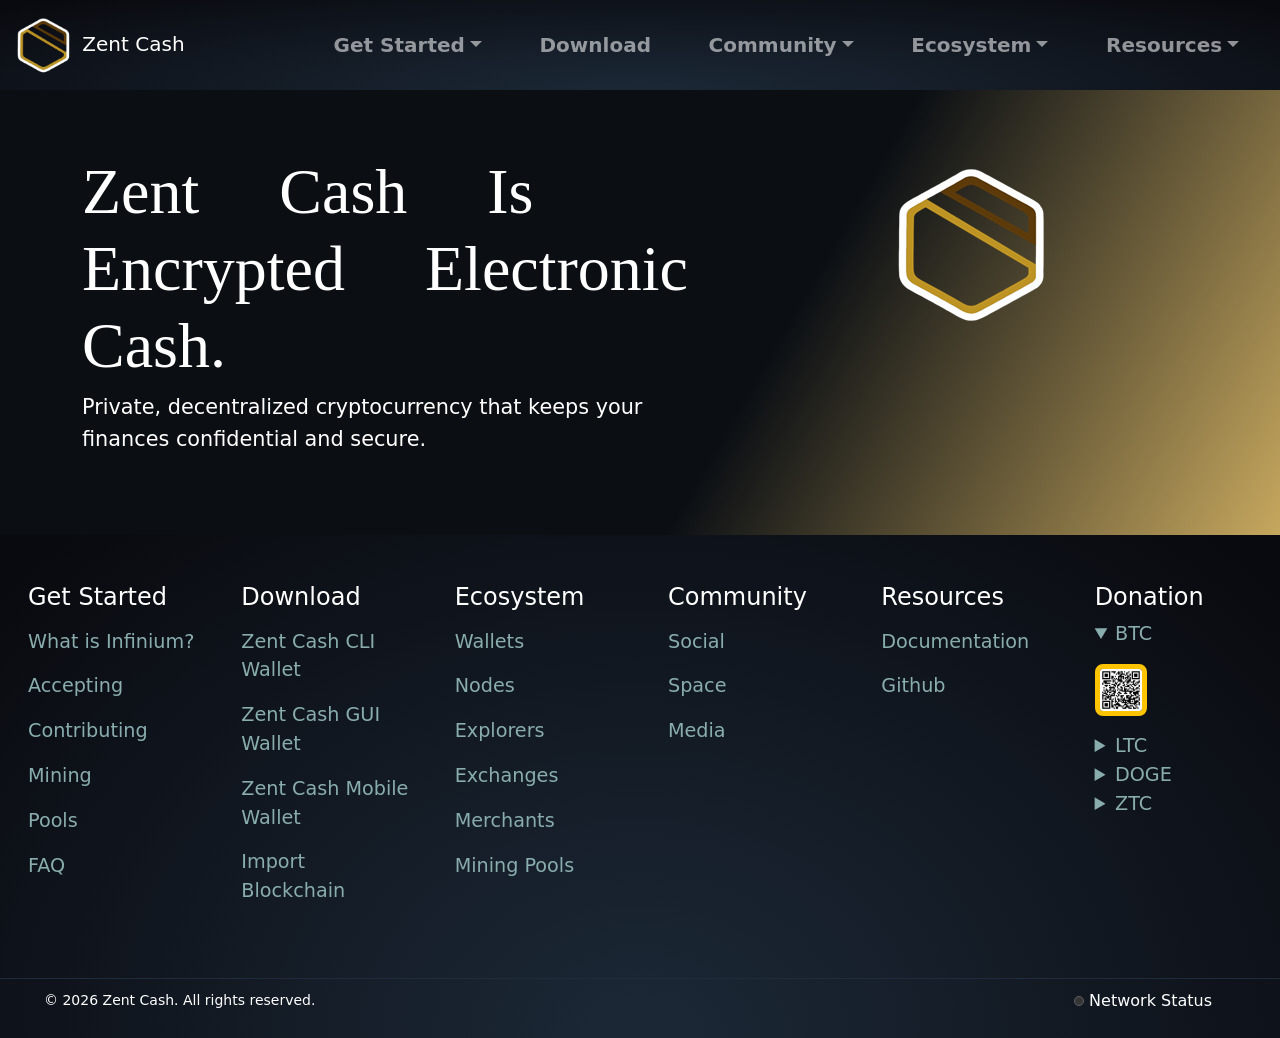
==== download/index.html @ a4c1a0d7 "init" ====
<!DOCTYPE html>
<html lang="en">
    <head>
      <meta charset="UTF-8"/>
      <meta name="viewport" content="width=device-width, initial-scale=1.0"/>
      <meta name="title" content="Download | Zent Cash | Global Decentralized Payment Network For The Gaming World"/>
      <meta name="description" content="Zent Cash is a digital currency that you can spend anywhere. Use Zent Cash to make secure, instant and private payments online or in any store using our secure open source platform hosted by thousands of users worldwide."/>
      <meta name="keywords" content="Zent, Zent Cash, digital currency, secure currency, instant payment, spend anywhere, payment online, private payment, cryptocurrency, wallet, wallet mobile, anonymous transactions, blockchain, e-sports, crypto-games, games-crypto, games, crypto, ecommerce, e-commerce, your bank, your money, for everyone"/>
      <meta property="og:title" content="Download | Zent Cash | Global Decentralized Payment Network For The Gaming World"/>
      <meta property="og:description" content="Zent Cash is a digital currency that you can spend anywhere. Use Zent Cash to make secure, instant and private payments online or in any store using our secure open source platform hosted by thousands of users worldwide."/>
      <meta property="og:image" content="https://www.zent.cash/assets/img/icons/logo.webp"/>
      <meta property="og:url" content="https://www.zent.cash"/>
      <meta property="og:site_name" content="Download | Zent Cash | Global Decentralized Payment Network For The Gaming World"/>
      <meta property="og:locale" content="en_US"/>
      <meta property="og:type" content="article"/>
      <meta http-equiv="Content-Security-Policy" content="default-src 'self'; connect-src 'self' https://explorer.zent.cash">
      <link rel="shortcut icon" href="/assets/img/icons/favicon.ico" type="image/x-icon">
      <link rel="apple-touch-icon" href="/assets/img/icons/apple-touch-icon.png"/>
      <link rel="apple-touch-icon" sizes="57x57" href="/assets/img/icons/apple-touch-icon-57x57.png"/>
      <link rel="apple-touch-icon" sizes="72x72" href="/assets/img/icons/apple-touch-icon-72x72.png"/>
      <link rel="apple-touch-icon" sizes="76x76" href="/assets/img/icons/apple-touch-icon-76x76.png"/>
      <link rel="apple-touch-icon" sizes="114x114" href="/assets/img/icons/apple-touch-icon-114x114.png"/>
      <link rel="apple-touch-icon" sizes="120x120" href="/assets/img/icons/apple-touch-icon-120x120.png"/>
      <link rel="apple-touch-icon" sizes="144x144" href="/assets/img/icons/apple-touch-icon-144x144.png"/>
      <link rel="apple-touch-icon" sizes="152x152" href="/assets/img/icons/apple-touch-icon-152x152.png"/>
      <link rel="apple-touch-icon" sizes="180x180" href="/assets/img/icons/apple-touch-icon-180x180.png"/>
      <link rel="stylesheet" href="/assets/vendors/bootstrap/css/bootstrap.min.css"/>
      <link rel="stylesheet" href="/assets/css/global.css"/>
      <link rel="stylesheet" href="/assets/css/homepage.css"/>
      <link rel="stylesheet" href="/assets/css/effects.min.css">   
      <title>Download | Zent Cash | Global Decentralized Payment Network For The Gaming World</title>
    </head>
    <body>

    <!-- Menu Classic Init-->
    <nav class="navbar sticky-top navbar-expand-lg bg-body-tertiary" data-bs-theme="dark">
      <div class="container-fluid">
        <a class="navbar-brand" href="/"><img  alt="zentcash-logo" loading="lazy" src="/assets/img/icons/logo.webp" alt="Zent Cash" width="64" height="64"> Zent Cash</a>
        <button class="navbar-toggler" type="button" data-bs-toggle="collapse" data-bs-target="#navbarNavDropdown" aria-controls="navbarNavDropdown" aria-expanded="false" aria-label="Toggle navigation">
          <span class="navbar-toggler-icon"></span>
        </button>
        <div class="collapse navbar-collapse" id="navbarNavDropdown">
          <ul class="navbar-nav">
            <li class="nav-item dropdown">
              <a class="nav-link dropdown-toggle" role="menu" data-bs-toggle="dropdown" aria-expanded="false">Get Started</a>
              <ul class="dropdown-menu">
                <li><a class="dropdown-item" href="/get-started/what-is-zentcash/">What is Zent Cash?</a></li>
                <li><a class="dropdown-item" href="/get-started/accepting/">Accepting</a></li>
                <li><a class="dropdown-item" href="/get-started/contributing/">Contributing</a></li>
                <li><a class="dropdown-item" href="/get-started/mining/">Mining</a></li>

              </ul>
            </li>
            <li class="nav-item">
              <a class="nav-link" href="#download">Download</a>
            </li>
            <li class="nav-item dropdown">
              <a class="nav-link dropdown-toggle" role="menu" data-bs-toggle="dropdown" aria-expanded="false">Community</a>
              <ul class="dropdown-menu">
                <li><a class="dropdown-item" href="/community/social/">Social</a></li>
                <li><a class="dropdown-item" href="/community/space/">Space</a></li>
                <li><a class="dropdown-item" href="/community/media/">Media</a></li>
              </ul>
            </li>
            <li class="nav-item dropdown">
              <a class="nav-link dropdown-toggle" role="menu" data-bs-toggle="dropdown" aria-expanded="false">Ecosystem</a>
              <ul class="dropdown-menu">
                <li><a class="dropdown-item" href="/ecosystem/wallets/">Wallets</a></li>
                <li><a class="dropdown-item" href="/ecosystem/nodes/">Nodes</a></li>                
                <li><a class="dropdown-item" href="/ecosystem/explorers/">Explorers</a></li>
                <li><a class="dropdown-item" href="/ecosystem/exchanges/">Exchanges</a></li>
                <li><a class="dropdown-item" href="/ecosystem/merchants/">Merchants</a></li>
                <li><a class="dropdown-item" href="/ecosystem/mining-pools/">Mining Pools</a></li>
              </ul>
            </li>
            <li class="nav-item dropdown">
              <a class="nav-link dropdown-toggle" role="menu" data-bs-toggle="dropdown" aria-expanded="false">Resources</a>
              <ul class="dropdown-menu">
                <li><a class="dropdown-item" target="_blank" href="https://docs.zent.cash/">Documentation</a></li>
                <li><a class="dropdown-item" target="_blank" href="https://github.com/ZentCashFoundation">Github</a></li>
              </ul>
            </li>
          </ul>
        </div>
      </div>
    </nav>
    <!-- Menu Classic End-->

      <section class="zentcash-presentation">
          <div class="container">
            <div class="row"> 
                <div class="col-12 col-sm-12 col-md-12 col-lg-7">                
                    <h1 class="zentcash-presentation-title">Zent Cash is encrypted electronic cash.</h1>
                    <p class="zentcash-presentation-description">Private, decentralized cryptocurrency that keeps your finances confidential and secure.</p>
                </div>
                <div class="col-12 col-sm-12 col-md-12 col-lg-5">
                  <div class="zentcash-presentation-image">
                    <img loading="lazy" src="/assets/img/icons/apple-touch-icon-180x180.png" alt="Zent Cash">
                  </div>  
                </div>
            </div>
          </div>
      </section>

        <footer class="footer">
          <div class="footer-menus">
            <div class="container">
                <div class="row">
                    <div class="col-6 col-sm-6 col-md-6 col-lg-4 col-xl-2">
                      <div class="footer-menu">
                        <h4>Get Started</h4>
                        <a class="footer-item" href="/get-started/what-is-infinium">What is Infinium?</a>
                        <a class="footer-item" href="/get-started/accepting">Accepting</a>
                        <a class="footer-item" href="/get-started/contributing">Contributing</a>
                        <a class="footer-item" href="/get-started/mining">Mining</a>
                        <a class="footer-item" href="/get-started/pools">Pools</a>
                        <a class="footer-item" href="/get-started/faq">FAQ</a>
                      </div>
                    </div>
                    <div class="col-6 col-sm-6 col-md-6 col-lg-4 col-xl-2">
                      <div class="footer-menu">
                        <h4>Download</h4>
                        <a class="footer-item" href="/download/">Zent Cash CLI Wallet</a>
                        <a class="footer-item" href="/download/">Zent Cash GUI Wallet</a>
                        <a class="footer-item" href="/download/">Zent Cash Mobile Wallet</a>
                        <a class="footer-item" href="/download/">Import Blockchain</a>
                      </div>  
                    </div>
                    <div class="col-6 col-sm-6 col-md-6 col-lg-4 col-xl-2">
                      <div class="footer-menu">
                        <h4>Ecosystem</h4>
                        <a class="footer-item" href="/ecosystem/wallets">Wallets</a>
                        <a class="footer-item" href="/ecosystem/nodes">Nodes</a>
                        <a class="footer-item" href="/ecosystem/explorers">Explorers</a>
                        <a class="footer-item" href="/ecosystem/exchanges">Exchanges</a>
                        <a class="footer-item" href="/ecosystem/merchants">Merchants</a>
                        <a class="footer-item" href="/ecosystem/miningpools">Mining Pools</a>
                      </div>  
                    </div>
                    <div class="col-6 col-sm-6 col-md-6 col-lg-4 col-xl-2">
                      <div class="footer-menu">
                        <h4>Community</h4>
                        <a class="footer-item" href="/community/social">Social</a>
                        <a class="footer-item" href="/community/space">Space</a>
                        <a class="footer-item" href="/community/media">Media</a>
                      </div>  
                    </div>
                    <div class="col-6 col-sm-6 col-md-6 col-lg-4 col-xl-2">
                      <div class="footer-menu">
                        <h4>Resources</h4>
                        <a class="footer-item" target="_blank" href="https://docs.zent.cash/">Documentation</a>
                        <a class="footer-item" target="_blank" href="https://github.com/ZentCashFoundation">Github</a>
                      </div>  
                    </div>
                    <div class="col-6 col-sm-6 col-md-6 col-lg-4 col-xl-2">
                      <div class="footer-menu">
                        <h4>Donation</h4>
                        <details open>
                            <summary>BTC</summary>
                            <div class="donation-qr">
                              <img class="btc" loading="lazy" src="/assets/img/donations/btc-qr.webp" alt="BTC QR Code">
                            </div>  
                        </details>
                        <details>
                            <summary>LTC</summary>
                            <div class="donation-qr">
                              <img class="ltc" loading="lazy" src="/assets/img/donations/ltc-qr.webp" alt="LTC QR Code">
                            </div>  
                        </details>
                        <details>
                            <summary>DOGE</summary>
                            <div class="donation-qr">
                              <img class="doge" loading="lazy" src="/assets/img/donations/doge-qr.webp" alt="DOGE QR Code">
                            </div>  
                        </details>                        
                        <details>
                            <summary>ZTC</summary>
                            <div class="donation-qr">
                              <img class="ztc" loading="lazy" src="/assets/img/donations/ztc-qr.webp" alt="ZTC QR Code">
                            </div>  
                        </details>
                      </div>  
                    </div>
                </div>         
            </div>
          </div>  
            <div class="container">
                <div class="row flex-justify-content">
                    <div class="col-6">
                        <p class="copyright">&copy; <span id="currentyear">2026</span> Zent Cash. All rights reserved.</p>
                    </div>
                    <div class="col-6">
                      <div class="networkStatusMenu">
                        <p class="networkStatus"><span id="networkStatus"></span> Network Status</p>
                        <div class="blockchaininfo">
                          <p>Height: <span id="height">...</p>
                          <p>Mempool: <span id="mempool">...<p>
                          <p>TXs: <span id="txsCount">...<p>
                          <p>Peers: <span id="peersCount">...</p>  
                        </div>
                      </div>  
                    </div>
                </div>         
            </div>
        </footer>

        <!-- Basic Script -->
        <script type="text/javascript" src="/assets/vendors/jquery/jquery.min.js"></script>
        <script type="text/javascript" src="/assets/vendors/bootstrap/js/bootstrap.bundle.min.js"></script>
        <script type="text/javascript" src="/assets/js/global.js"></script>
        <script type="text/javascript" src="/assets/js/schema-organization.js"></script>
    </body>
</html>
---- assets/css/global.css ----
/* Default */

body {
    background: radial-gradient(ellipse at bottom, #1b2735 5%, #090a0f 95%);
}

/* Menu */
.bg-body-tertiary {
    background: radial-gradient(ellipse at bottom, #1b2735 5%, #090a0f 95%);
}

.nav-item  {
    font-size: 1.25rem;
    font-weight: bolder;
    padding-left: 1.3rem;
    padding-right: 1.3rem;
}

@media (min-width: 992px) {
    .collapse.navbar-collapse{
        justify-content: flex-end;
    }
}

/* Flex */

.flex-justify-content {
    justify-content: center;
    align-items: center;
}


/* Footer */

.footer{
    background: radial-gradient(ellipse at bottom, #1b2735 5%, #090a0f 95%);
    color: #FFFFFF;
    position: relative;
    overflow: hidden;
    padding-left: 2rem;
    padding-right: 2rem;
    padding-top: 1rem;
    overflow: visible;
}

.footer-menus {
    border-bottom: 1px solid #202b3c;
    margin-right: -2rem;
    margin-left: -2rem;
    padding-top: 2rem;
    padding-bottom: 2rem;
}

.footer .container{
	max-width: 100%;
}

.footer-menu {
    margin-left: 1rem;
    margin-bottom: 2rem;
}

.footer-menu .footer-item {
    color: #89adad;
    display: table;
    padding-top: 0.5rem;
    padding-bottom: 0.5rem;
    text-decoration: none;
    font-size: 1.2rem;
}

.footer-menu summary {
    font-size: 1.2rem;
    font-weight: 400;
    cursor: pointer;
    color: #89adad;
}

.donation-qr img {
    width: 30%;
    max-width: 50%;
    margin-top: 1rem;
    margin-bottom: 1rem;
    border-radius: 0.5rem;
}

.donation-qr img.btc {
    border: 5px solid #ffc400;
}

.donation-qr img.ltc {
    border: 5px solid #999999;
}

.donation-qr img.doge {
    border: 5px solid #fbff00;
}

.donation-qr img.ztc {
    border: 5px solid #ffd900;
}

.footer .copyright{
    font-size: 14px;
}
.networkStatusMenu {
    position: relative;
    display: flex;
    justify-content: flex-end;
}

.networkStatusMenu:hover .blockchaininfo {
    display: block;
}

#networkStatus {
    display: inline-block;
    background: #353535;
    width: 10px;
    height: 10px;
    border-radius: 50%;
    border: 1px solid #606060;
}

.networkStatus {
    padding-top: 0.6rem;
    padding-bottom: 0.6rem;
    padding-right: 1.5rem;
    padding-left: 1.5rem;
    border-radius: 0.5rem;
    max-width: max-content;
    text-align: end;
}

.networkStatus:hover {
    background: #ffffff3f;
}

.blockchaininfo {
    display: none;
    min-width: max-content;
    position: absolute;
    bottom: 100%; 
    right: 0;
    background: #1b2735;
    padding: 0.8rem;
    border-radius: 0.5rem;
    box-shadow: 0 5px 15px rgba(0,0,0,0.4);
}

.blockchaininfo p { 
    margin-left: 1rem;
    margin-right: 1rem;
}
---- assets/css/homepage.css ----
/* Presentation */

.zentcash-presentation{
        background: linear-gradient(120deg, #0B0F14 60%, #C6A75E 100%);
        color: #FFFFFF;
        padding-top: 4rem;
        padding-bottom: 4rem;
}

.zentcash-presentation-title{
        font-family: emoji;
        font-size: 4rem;
        text-transform: capitalize;
}

.zentcash-presentation-description{
        font-size: 1.3rem;
}

.zentcash-presentation-image{
        display: flex;
        justify-content: center;
        align-items: center;
        animation: infinite 7s swingBounce;
}


/* Partners */

.zentcash-partners {
    padding-top: 2rem;
    padding-bottom: 2rem;
    background: radial-gradient(circle at 50% 20%, rgba(198, 167, 94, 0.1), transparent 60%), #d5d5d5;
    text-align: center;
}

.zentcash-partners-title {
    font-family: emoji;
    font-size: 3rem;
    text-align: center;
    text-transform: capitalize;
}

.zentcash-partners-description {
    font-family: emoji;
    text-align: center;
    text-transform: capitalize;
    font-size: 1.5rem;
    margin-bottom: 2rem;
}

.zentcash-partners img {
    max-width: 100%;
}

.zentcash-partners-view-all-buttom-container {
    padding-top: 2rem;
}

.zentcash-partners-view-all-buttom-container:hover {
    animation: 1s pulseZoom;
}

.zentcash-partners-view-all-buttom {
    background: #ba9d59;
    color: black;
    font-family: emoji;
    font-size: 1.2rem;
    text-transform: capitalize;
    font-weight: 500;
    text-decoration: none;
    padding: 1rem;
    border-radius: 1rem;
    border: 1px solid;
}

/*  Features */

.zentcash-features {
    padding-top: 2rem;
    padding-bottom: 2rem;
    background: radial-gradient(circle at 50% 20%, rgba(198, 167, 94, 0.1), transparent 60%), #0F172A;
    color: #FFFFFF;
    text-align: center;
}

.feature-item {
    padding: 1rem;
}

.zentcash-features-title{
    font-family: emoji;
    font-size: 3rem;
    text-transform: capitalize;
}

.zentcash-features-description{
    font-size: 1.2rem;
    text-transform: capitalize;
}

.zentcash-features img {
    max-width: 80%;
}

.feature-title {
    color: #c5b88f;
    font-family: emoji;
    font-size: 1.2rem;  
}

.feature-title::before {
    display: block;
    content: '';
    background-color: #ffc107;
    height: 3px;
    margin-bottom: 4px;
    margin-top: 12px;
}

@media (max-width: 575px) {
    .feature-item{
        padding-right: 30%;
        padding-left: 30%;
    }
}


/*  Works */

.zentcash-works {
    padding-top: 2rem;
    padding-bottom: 2rem;
    background: radial-gradient(circle at 50% 20%, rgba(198, 167, 94, 0.1), transparent 60%), #f3f3f3;
    text-align: center;
}

.zentcash-works-title {
    font-family: emoji;
    font-weight: 500;
    font-size: 3rem;
    text-transform: uppercase;
    color: #a0831d;
}

.zentcash-works-item {
    padding-top: 1.5rem;
    padding-bottom: 1.5rem;
}

h2.zentcash-works-subtitle {
    font-family: emoji;
    font-weight: 100;
    font-size: 2rem;
    line-height: 1.7rem;
    text-transform: uppercase;
    color: #917719;
}

h3.zentcash-works-subtitle {
    font-family: emoji;
    font-weight: 100;
    font-size: 1.5rem;
    line-height: 1.2rem;
    text-transform: uppercase;
    color: #917719;
}

.zentcash-works-description {
    font-family: emoji;
    font-size: 1.2rem;
    line-height: 1rem;
    text-transform: uppercase;
    color: #333333;
}

/*  Get Started */

.zentcash-get-started {
    padding-top: 2rem;
    padding-bottom: 2rem;
    background: radial-gradient(circle at 50% 30%,  rgba(198, 167, 94, 0.15),  transparent 60%), linear-gradient(135deg, #0F172A, #111827);
    color: #FFFFFF;
    text-align: center;
}

.zentcash-get-started-title {
    font-family: emoji;
    font-size: 3rem;
    text-transform: capitalize;
}

.zentcash-get-started-item {
    padding-top: 3.5rem;
    padding-bottom: 3.5rem;
}

.zentcash-get-started-item h5 {
    font-family: emoji;
    font-size: 2rem;
    padding-bottom: 0.5rem;
}
.zentcash-get-started-item p {
    font-family: emoji;
    font-size: 1.5rem;
}

.zentcash-get-started img {
    max-height: 15rem;
    max-width: 100%;
}

.zentcash-get-started .row-reverse-flex {
    flex-direction: row-reverse;
} 

.button-homepage-get-started{
    background: #ba9d59;
    color: black;
    font-family: emoji;
    font-size: 1.2rem;
    text-transform: capitalize;
    font-weight: 500;
    text-decoration: none;
    padding: 1rem;
    border-radius: 1rem;
    border: 1px solid;
}
---- assets/css/effects.min.css ----
@keyframes floatingBounce {
   0%   { transform: translateY(0px);    opacity: 1; }
   50%  { transform: translateY(10px); opacity: 0.8; }
   100% { transform: translateY(0px);    opacity: 1; }
}

@keyframes swingBounce {
   0%   { transform: rotate(0deg) translateY(0px) scale(1.0);    opacity: 1; }
   25%  { transform: rotate(3deg) translateY(10px) scale(1.1); opacity: 1; }
   50% { transform: rotate(0deg) translateY(0px) scale(1.0);    opacity: 1; }
   75% { transform: rotate(-3deg) translateY(10px) scale(1.1);    opacity: 1; }
   100% { transform: rotate(0deg) translateY(0px) scale(1.0);    opacity: 1; }
}

@keyframes pulseZoom {
   0%   { transform: scale(1);    opacity: 1; }
   50%  { transform: scale(1.1); opacity: 0.8; }
   100% { transform: scale(1.0);    opacity: 1; }
}
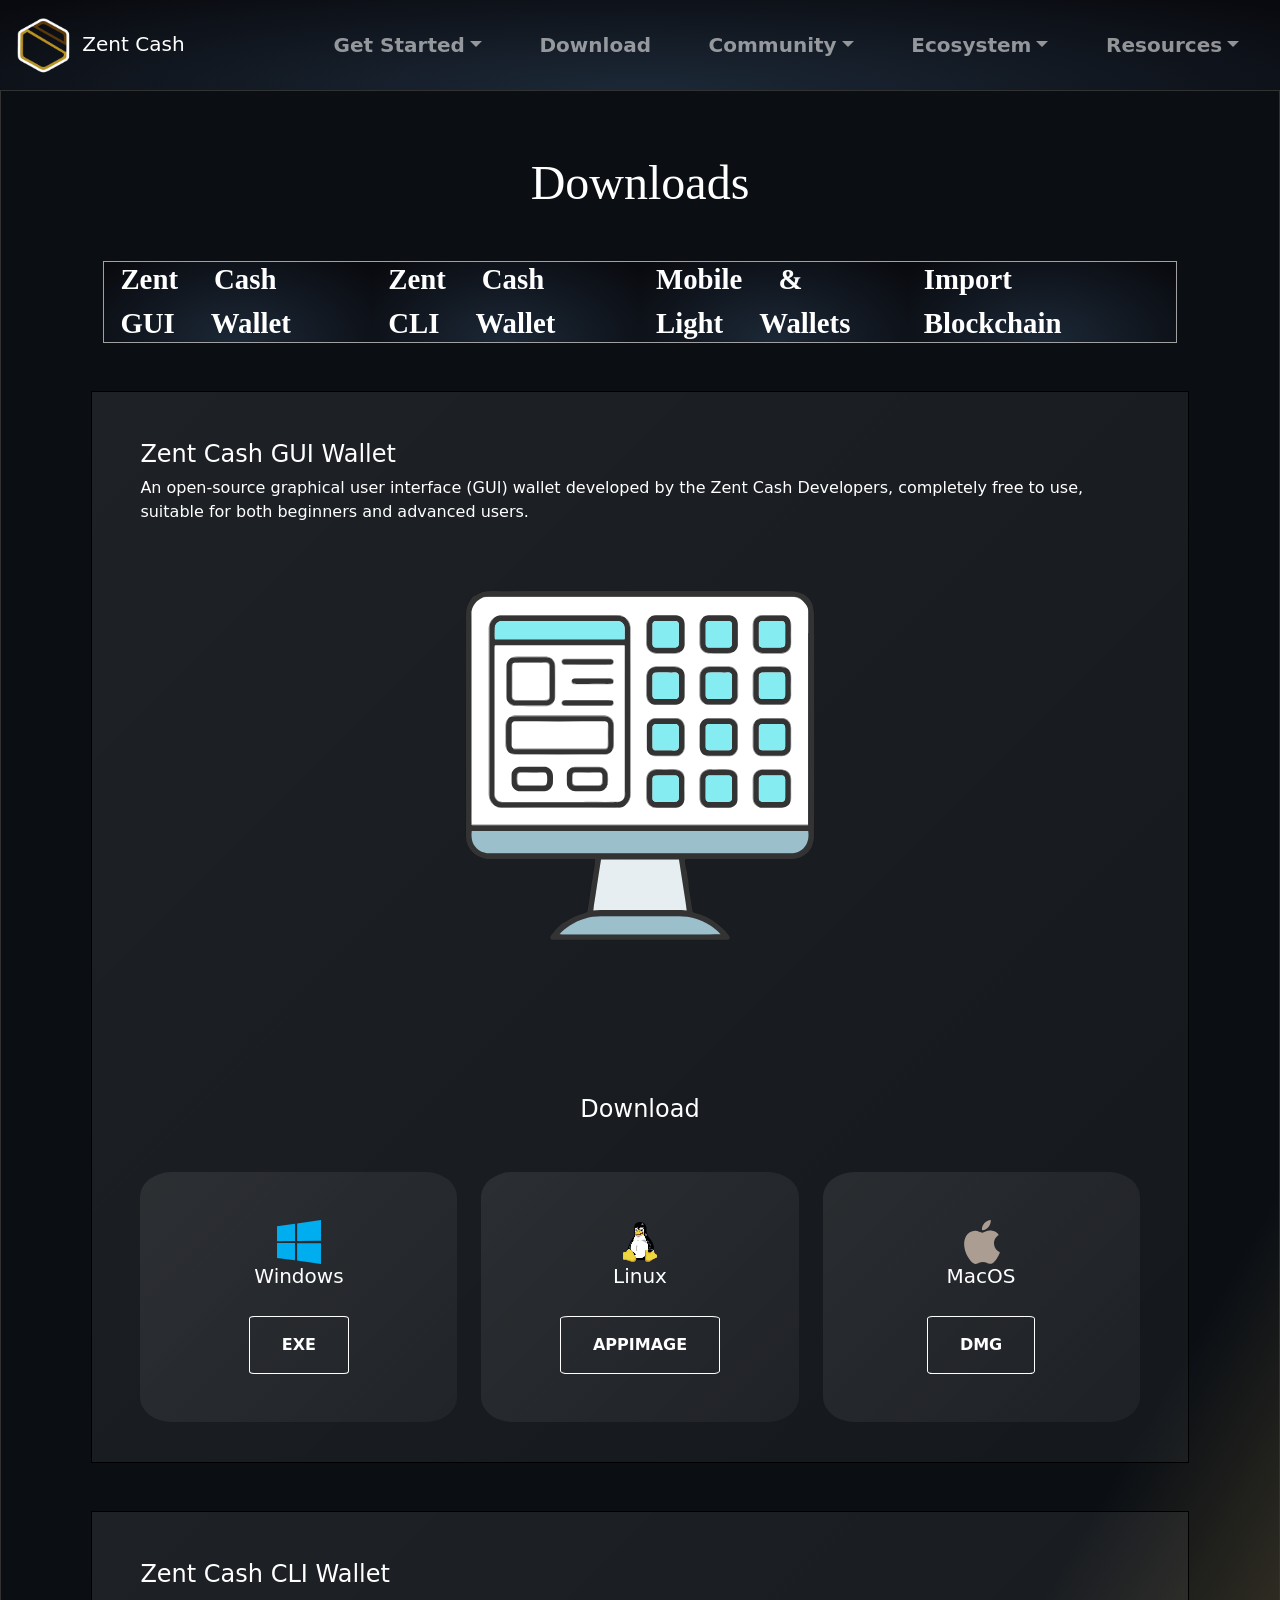
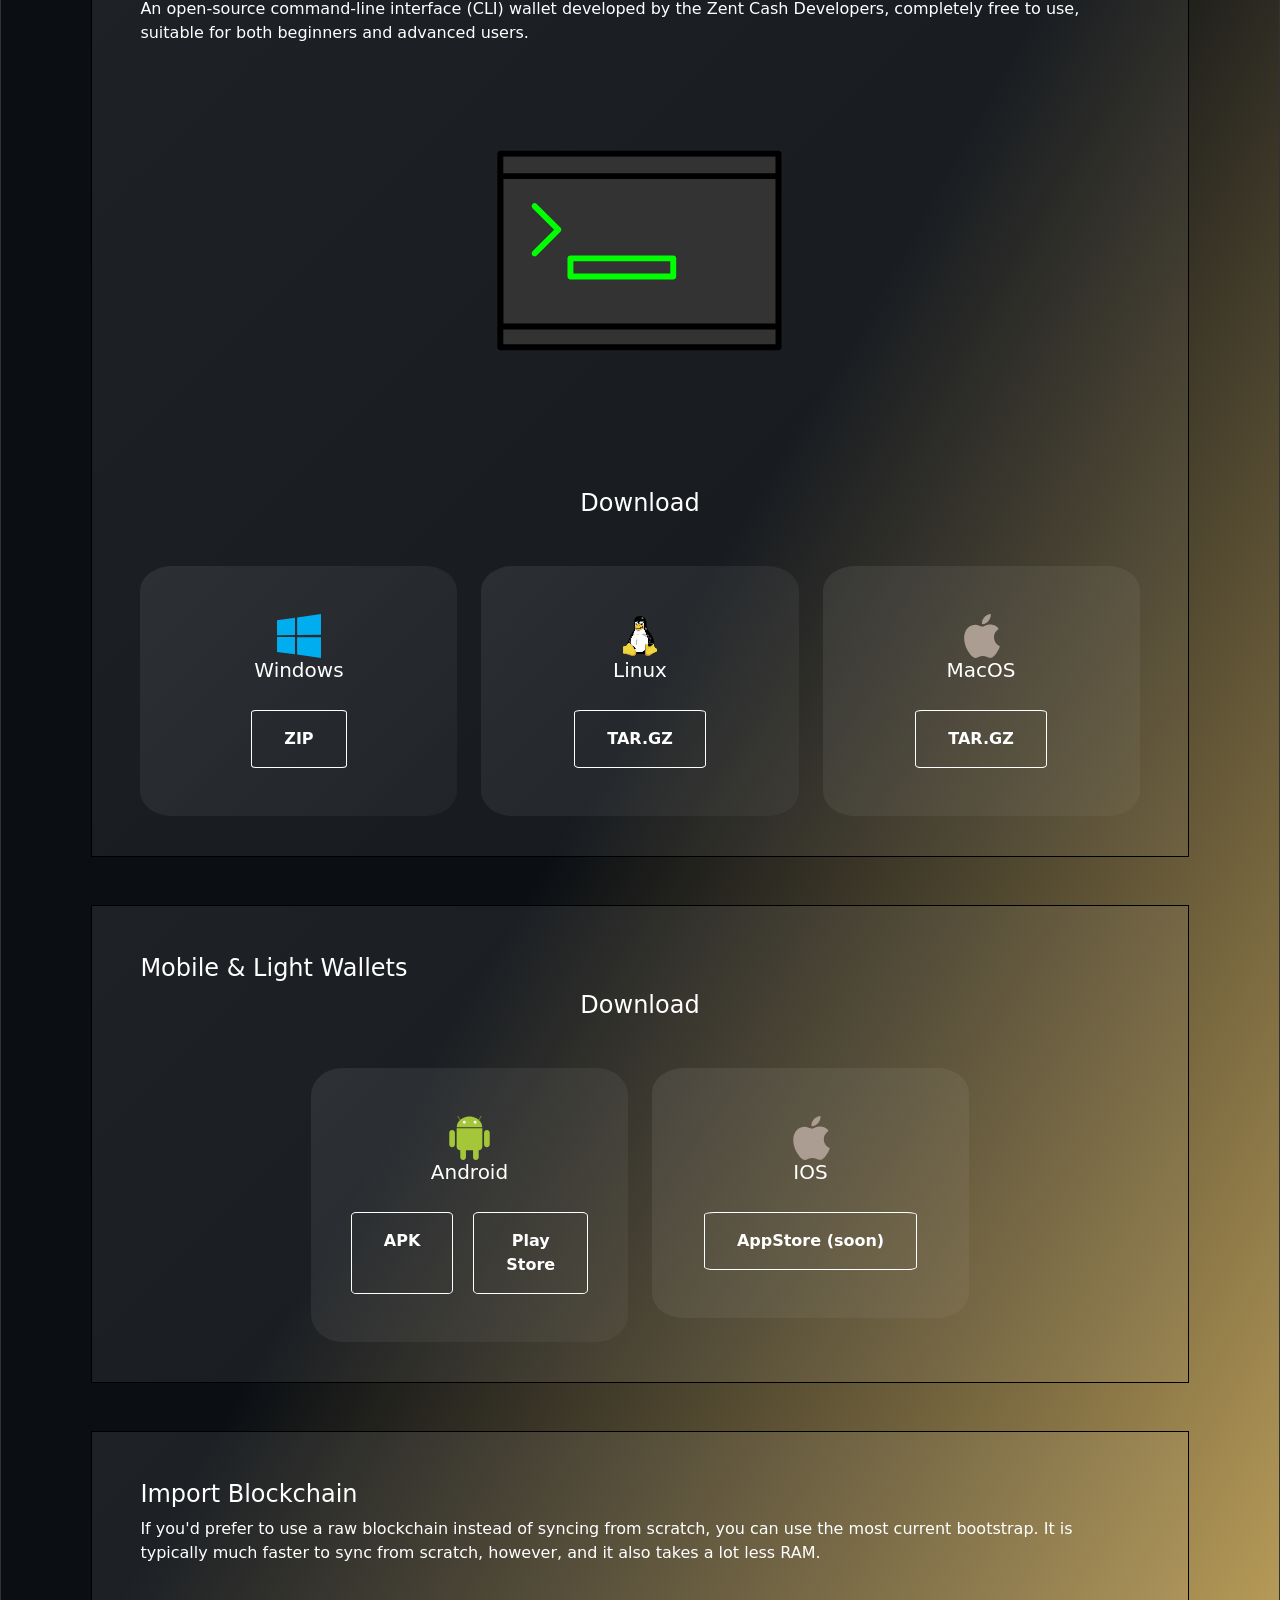
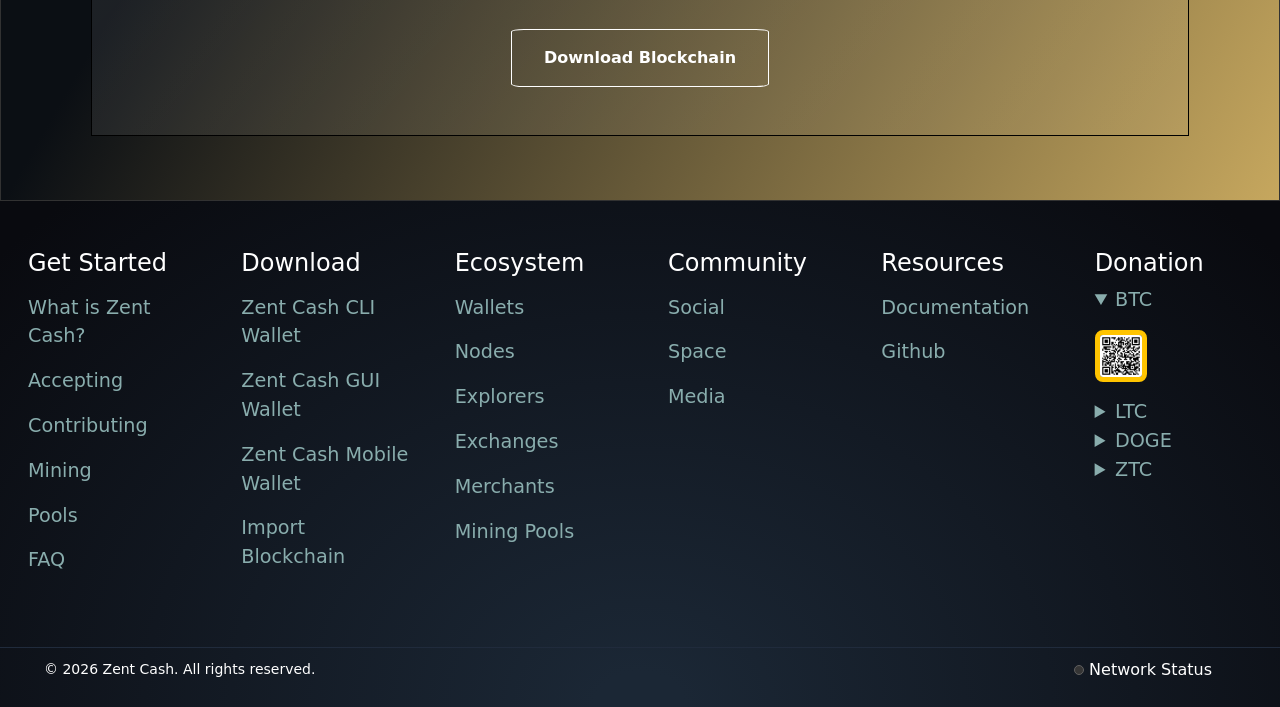
==== commit bc71f646: "init" ====
--- a/download/index.html
+++ b/download/index.html
@@ -26,7 +26,7 @@
       <link rel="apple-touch-icon" sizes="180x180" href="/assets/img/icons/apple-touch-icon-180x180.png"/>
       <link rel="stylesheet" href="/assets/vendors/bootstrap/css/bootstrap.min.css"/>
       <link rel="stylesheet" href="/assets/css/global.css"/>
-      <link rel="stylesheet" href="/assets/css/homepage.css"/>
+      <link rel="stylesheet" href="/assets/css/downloads.css"/>
       <link rel="stylesheet" href="/assets/css/effects.min.css">   
       <title>Download | Zent Cash | Global Decentralized Payment Network For The Gaming World</title>
     </head>
@@ -52,7 +52,7 @@
               </ul>
             </li>
             <li class="nav-item">
-              <a class="nav-link" href="#download">Download</a>
+              <a class="nav-link" href="/download">Download</a>
             </li>
             <li class="nav-item dropdown">
               <a class="nav-link dropdown-toggle" role="menu" data-bs-toggle="dropdown" aria-expanded="false">Community</a>
@@ -86,20 +86,162 @@
     </nav>
     <!-- Menu Classic End-->
 
-      <section class="zentcash-presentation">
-          <div class="container">
-            <div class="row"> 
-                <div class="col-12 col-sm-12 col-md-12 col-lg-7">                
-                    <h1 class="zentcash-presentation-title">Zent Cash is encrypted electronic cash.</h1>
-                    <p class="zentcash-presentation-description">Private, decentralized cryptocurrency that keeps your finances confidential and secure.</p>
+      <section class="zentcash-downloads">
+          
+          <h1 class="zentcash-downloads-title">Downloads</h1>
+          
+          <div class="zentcash-downloads-main-menu">
+                <div class="col-12 col-sm-12 col-md-12 col-lg-3"><a class="zentcash-downloads-main-item" href="#zentcash-gui-wallet">Zent Cash GUI Wallet</a></div>
+                <div class="col-12 col-sm-12 col-md-12 col-lg-3"><a class="zentcash-downloads-main-item" href="#zentcash-cli-wallet">Zent Cash CLI Wallet</a></div>
+                <div class="col-12 col-sm-12 col-md-12 col-lg-3"><a class="zentcash-downloads-main-item" href="#mobile-and-light-wallet">Mobile &amp; Light Wallets</a></div>
+                <div class="col-12 col-sm-12 col-md-12 col-lg-3"><a class="zentcash-downloads-main-item" href="#import-blockchain">Import Blockchain</a></div>            
+          </div>
+          
+          <div class="row">
+            <div id="zentcash-gui-wallet">
+              <div class="col-12">
+                  <h4>Zent Cash GUI Wallet</h4>
+                  <p>An open-source graphical user interface (GUI) wallet developed by the Zent Cash Developers, completely free to use, suitable for both beginners and advanced users.</p>
+                  <div class="zentcash-wallet-photo">
+                    <img src="/assets/img/system/gui.svg">
+                  </div>
+                
+                  <h4 class="text-center">Download</h4>
+                  <div class="row downloads">
+                    <div class="col-12 col-sm-12 col-md-12 col-lg-4">
+                      <div class="zentcash-target-wallet-align">
+                        <div class="zentcash-target-wallet">
+                          <img src="/assets/img/system/windows.svg">
+                          <h5>Windows</h5>
+                          <div class="bottom-wallet-align">
+                            <a class="bottom-wallet" target="_blank" href="https://github.com/ZentCashFoundation/zentcash-wallet/releases/download/v3.5.0/Zent.Cash.Wallet.Setup.3.5.0.exe">EXE</a>
+                          </div>
+                        </div>
+                      </div>  
+                    </div>
+                    <div class="col-12 col-sm-12 col-md-12 col-lg-4">
+                      <div class="zentcash-target-wallet-align">
+                        <div class="zentcash-target-wallet">                      
+                          <img src="/assets/img/system/linux.svg">
+                          <h5>Linux</h5>
+                          <div class="bottom-wallet-align">
+                            <a class="bottom-wallet" target="_blank" href="https://github.com/ZentCashFoundation/zentcash-wallet/releases/download/v3.5.0/Zent.Cash.Wallet-3.5.0.AppImage">APPIMAGE</a>
+                          </div>
+                        </div>
+                      </div>  
+                    </div>
+                    <div class="col-12 col-sm-12 col-md-12 col-lg-4">
+                      <div class="zentcash-target-wallet-align">
+                        <div class="zentcash-target-wallet">
+                          <img src="/assets/img/system/apple.svg">
+                          <h5>MacOS</h5>
+                          <div class="bottom-wallet-align">
+                            <a class="bottom-wallet" target="_blank" href="https://github.com/ZentCashFoundation/zentcash-wallet/releases/download/v3.5.0/Zent.Cash.Wallet-3.5.0.dmg">DMG</a>
+                          </div>
+                        </div>
+                      </div>  
+                    </div>
+                  </div>
                 </div>
-                <div class="col-12 col-sm-12 col-md-12 col-lg-5">
-                  <div class="zentcash-presentation-image">
-                    <img loading="lazy" src="/assets/img/icons/apple-touch-icon-180x180.png" alt="Zent Cash">
-                  </div>  
+              </div>
+          </div>
+
+          <div class="row">
+            <div id="zentcash-cli-wallet">
+              <div class="col-12">
+                  <h4>Zent Cash CLI Wallet</h4>
+                  <p>An open-source command-line interface (CLI) wallet developed by the Zent Cash Developers, completely free to use, suitable for both beginners and advanced users.</p>
+                  <div class="zentcash-wallet-photo">
+                    <img src="/assets/img/system/cli.svg">
+                  </div>
+                
+                  <h4 class="text-center">Download</h4>
+                  <div class="row downloads">
+                    <div class="col-12 col-sm-12 col-md-12 col-lg-4">
+                      <div class="zentcash-target-wallet-align">
+                        <div class="zentcash-target-wallet">
+                          <img src="/assets/img/system/windows.svg">
+                          <h5>Windows</h5>
+                          <div class="bottom-wallet-align">
+                            <a class="bottom-wallet" target="_blank" href="https://github.com/ZentCashFoundation/Zent/releases/download/v1.28.4.2025/ZentCash-v1.28.4.2025-windows.zip">ZIP</a>
+                          </div>
+                        </div>
+                      </div>  
+                    </div>
+                    <div class="col-12 col-sm-12 col-md-12 col-lg-4">
+                      <div class="zentcash-target-wallet-align">
+                        <div class="zentcash-target-wallet">                      
+                          <img src="/assets/img/system/linux.svg">
+                          <h5>Linux</h5>
+                          <div class="bottom-wallet-align">
+                            <a class="bottom-wallet" target="_blank" href="https://github.com/ZentCashFoundation/Zent/releases/download/v1.28.4.2025/ZentCash-v1.28.4.2025-linux.tar.gz">TAR.GZ</a>
+                          </div>
+                        </div>
+                      </div>  
+                    </div>
+                    <div class="col-12 col-sm-12 col-md-12 col-lg-4">
+                      <div class="zentcash-target-wallet-align">
+                        <div class="zentcash-target-wallet">
+                          <img src="/assets/img/system/apple.svg">
+                          <h5>MacOS</h5>
+                          <div class="bottom-wallet-align">
+                            <a class="bottom-wallet" target="_blank" href="https://github.com/ZentCashFoundation/Zent/releases/download/v1.28.4.2025/ZentCash-v1.28.4.2025-osx.tar.gz">TAR.GZ</a>
+                          </div>
+                        </div>
+                      </div>  
+                    </div>
+                  </div>
                 </div>
-            </div>
-          </div>
+              </div>
+          </div>
+
+          <div class="row">
+            <div id="mobile-and-light-wallet">
+              <div class="col-12">
+                  <h4>Mobile &amp; Light Wallets</h4>
+                
+                  <h4 class="text-center">Download</h4>
+                  <div class="row downloads">
+                    <div class="col-12 col-sm-12 col-md-12 col-lg-4">
+                      <div class="zentcash-target-wallet-align">
+                        <div class="zentcash-target-wallet">
+                          <img src="/assets/img/system/android.svg">
+                          <h5>Android</h5>
+                          <div class="bottom-wallet-align">
+                            <a class="bottom-wallet" target="_blank" href="https://github.com/ZentCashFoundation/zentcash-mobile-wallet/releases/download/v1.2.3/zentcash-wallet.apk">APK</a>
+                            <a class="bottom-wallet" target="_blank" href="https://play.google.com/store/apps/details?id=com.zentcash.wallet">Play Store</a>
+                          </div>
+                        </div>
+                      </div>  
+                    </div>
+                    <div class="col-12 col-sm-12 col-md-12 col-lg-4">
+                      <div class="zentcash-target-wallet-align">
+                        <div class="zentcash-target-wallet">                      
+                          <img src="/assets/img/system/apple.svg">
+                          <h5>IOS</h5>
+                          <div class="bottom-wallet-align">
+                            <a class="bottom-wallet" target="_blank">AppStore (soon)</a>
+                          </div>
+                        </div>
+                      </div>  
+                    </div>
+                  </div>
+                </div>
+              </div>
+          </div>
+
+          <div class="row">
+            <div id="import-blockchain">
+              <div class="col-12">
+                  <h4>Import Blockchain</h4>
+                  <p>If you'd prefer to use a raw blockchain instead of syncing from scratch, you can use the most current bootstrap. It is typically much faster to sync from scratch, however, and it also takes a lot less RAM.</p>
+                        <div class="target-import-blockchain">
+                            <a class="bottom-wallet" href="#">Download Blockchain</a>                        
+                        </div>        
+                </div>
+              </div>
+          </div>
+ 
       </section>
 
         <footer class="footer">
@@ -109,7 +251,7 @@
                     <div class="col-6 col-sm-6 col-md-6 col-lg-4 col-xl-2">
                       <div class="footer-menu">
                         <h4>Get Started</h4>
-                        <a class="footer-item" href="/get-started/what-is-infinium">What is Infinium?</a>
+                        <a class="footer-item" href="/get-started/what-is-zentcash">What is Zent Cash?</a>
                         <a class="footer-item" href="/get-started/accepting">Accepting</a>
                         <a class="footer-item" href="/get-started/contributing">Contributing</a>
                         <a class="footer-item" href="/get-started/mining">Mining</a>
--- a/assets/css/downloads.css
+++ b/assets/css/downloads.css
@@ -0,0 +1,224 @@
+.zentcash-downloads{
+        background: linear-gradient(120deg, #0B0F14 60%, #C6A75E 100%);
+        color: #FFFFFF;
+        padding-top: 4rem;
+        padding-bottom: 4rem;    
+        position: relative;
+        border: 1px solid #323232;
+        padding-left: 8%;
+        padding-right: 8%;
+}
+.zentcash-downloads-title{
+        display: flex;
+        justify-content: center;
+        font-family: emoji;
+        font-size: 3rem;
+        font-weight: 500;
+}
+.zentcash-downloads-main-menu{
+    display: flex;
+    align-items: center;
+    justify-content: center;
+    margin-top: 3rem;
+    margin-bottom: 3rem;
+    flex-direction: row;
+    flex-wrap: wrap;
+    align-content: center;
+    border: 1px solid #a1a1a1;
+}
+
+.zentcash-downloads-main-menu a {
+    font-family: emoji;
+    font-size: 1.8rem;
+    height: 5rem;
+    align-items: center;
+}
+
+.zentcash-downloads-main-item{
+    display: flex;
+    background: radial-gradient(ellipse at bottom, #1b2735 5%, #090a0f 95%);
+    color: #FFFFFF;
+    padding-left: 1rem;
+    padding-right: 1rem;
+    padding-top: 1rem;
+    padding-bottom: 1rem;
+    text-decoration: none;
+    font-weight: bold;
+    align-items: flex-start;
+    justify-content: center;
+}
+
+.zentcash-downloads-main-item:hover{
+    display: flex;
+    background: #ffd000;
+    color: #FFFFFF;
+    padding-left: 1rem;
+    padding-right: 1rem;
+    padding-top: 1rem;
+    padding-bottom: 1rem;
+    text-decoration: none;
+    font-weight: bold;
+    justify-content: center;
+}
+
+#zentcash-gui-wallet{
+    padding-top: 3rem;
+    padding-right: 3rem;
+    padding-left: 3rem;
+    background: linear-gradient(135deg, rgba(255, 255, 255, .08) 0%, rgba(255, 255, 255, .04) 100%);
+    border: 1px solid #000000;
+}
+
+#zentcash-cli-wallet{
+    margin-top: 3rem;
+    padding-top: 3rem;
+    padding-right: 3rem;
+    padding-left: 3rem;
+    background: linear-gradient(135deg, rgba(255, 255, 255, .08) 0%, rgba(255, 255, 255, .04) 100%);
+    border: 1px solid #000000;
+}
+
+#mobile-and-light-wallet{
+    margin-top: 3rem;
+    padding-top: 3rem;
+    padding-right: 3rem;
+    padding-left: 3rem;
+    background: linear-gradient(135deg, rgba(255, 255, 255, .08) 0%, rgba(255, 255, 255, .04) 100%);
+    border: 1px solid #000000; 
+}
+
+#import-blockchain{
+    margin-top: 3rem;
+    padding-top: 3rem;
+    padding-right: 3rem;
+    padding-left: 3rem;
+    background: linear-gradient(135deg, rgba(255, 255, 255, .08) 0%, rgba(255, 255, 255, .04) 100%);
+    border: 1px solid #000000;
+}
+
+.zentcash-wallet-photo{
+    text-align: center;
+    padding-bottom: 3rem;
+}
+
+.zentcash-wallet-photo img{
+    max-width: 100%;
+}
+
+.row.downloads {
+    justify-content: center;
+}
+.zentcash-target-wallet-align{
+    padding-top: 2.5rem;
+    padding-bottom: 2.5rem;
+}
+.zentcash-target-wallet{
+    display: flex;
+    justify-items: center;
+    padding: 3rem;
+    background: linear-gradient(135deg, rgba(255, 255, 255, .08) 0%, rgba(255, 255, 255, .04) 100%);
+    border-radius: 10%;
+    flex-direction: column;
+    justify-content: center;
+    align-items: center;
+}
+
+.zentcash-target-wallet img{
+        width: 20%;
+        max-width: 100%;
+}
+
+.target-import-blockchain{
+    display: flex;
+    justify-items: center;
+    padding: 3rem;
+    border-radius: 10%;
+    flex-direction: column;
+    justify-content: center;
+    align-items: center;
+}
+
+
+.bottom-wallet-align{
+    margin-top: 1.25rem;
+    width: 100%;
+    display: flex;
+    text-align: center;
+    justify-content: center;
+    gap: 1.25rem;
+    color: #fffc;
+    line-height: 1.5;
+}
+.bottom-wallet{
+    display: flex;
+    color: #FFFFFF;
+    padding-left: 2rem;
+    padding-right: 2rem;
+    padding-top: 1rem;
+    padding-bottom: 1rem;
+    text-decoration: none;
+    font-weight: bold;
+    border: 1px solid;
+    border-radius: 5%;
+}
+.bottom-wallet:hover{
+    display: flex;
+    background: #410256;
+    color: #FFFFFF;
+    padding-left: 2rem;
+    padding-right: 2rem;
+    padding-top: 1rem;
+    padding-bottom: 1rem;
+    text-decoration: none;
+    font-weight: bold;
+    border: 1px solid;
+}
+
+@media (max-width: 991px) {
+    .target-wallet-align{
+        padding-left: 10%;
+        padding-right: 10%;
+    }
+}
+
+@media (max-width: 480px) {
+
+    .download{
+        margin-left: 0%;
+        margin-right: 0%;
+        padding-left: 4%;
+        padding-right: 4%;
+    }
+
+    #zentcash-gui-wallet {
+        padding-right: 16px;
+        padding-left: 16px;
+    }
+
+    #zentcash-cli-wallet {
+        padding-right: 16px;
+        padding-left: 16px;
+    }
+
+    #mobile-and-light-wallet {
+        padding-right: 16px;
+        padding-left: 16px;
+    }
+
+    .target-wallet-align{
+        padding-left: 0%;
+        padding-right: 0%;
+    }
+    .bottom-wallet-align{
+        margin-top: 1.25rem;
+        width: 100%;
+        display: flex;
+        text-align: center;
+        justify-content: center;
+        gap: 1.25rem;
+        color: #fffc;
+        line-height: 1.5;
+        flex-direction: column;
+        align-items: center;
+    } 
+}
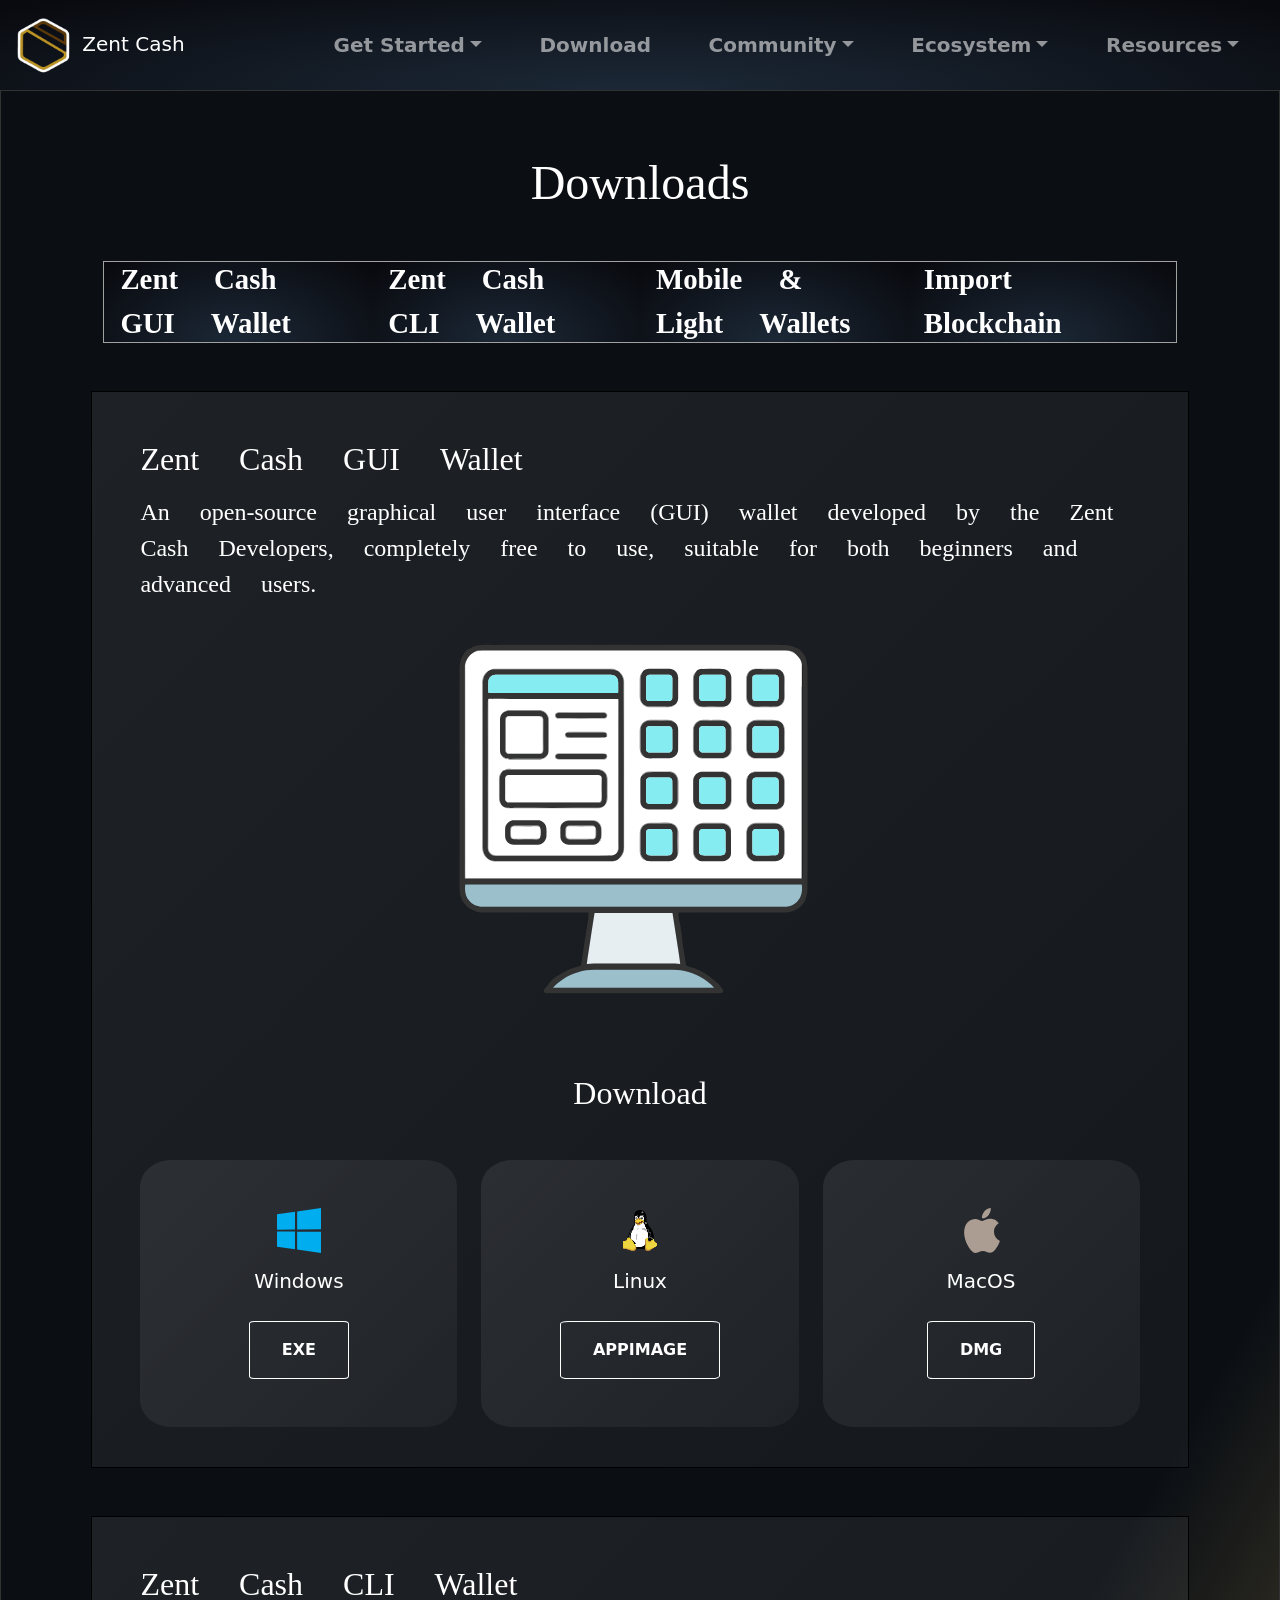
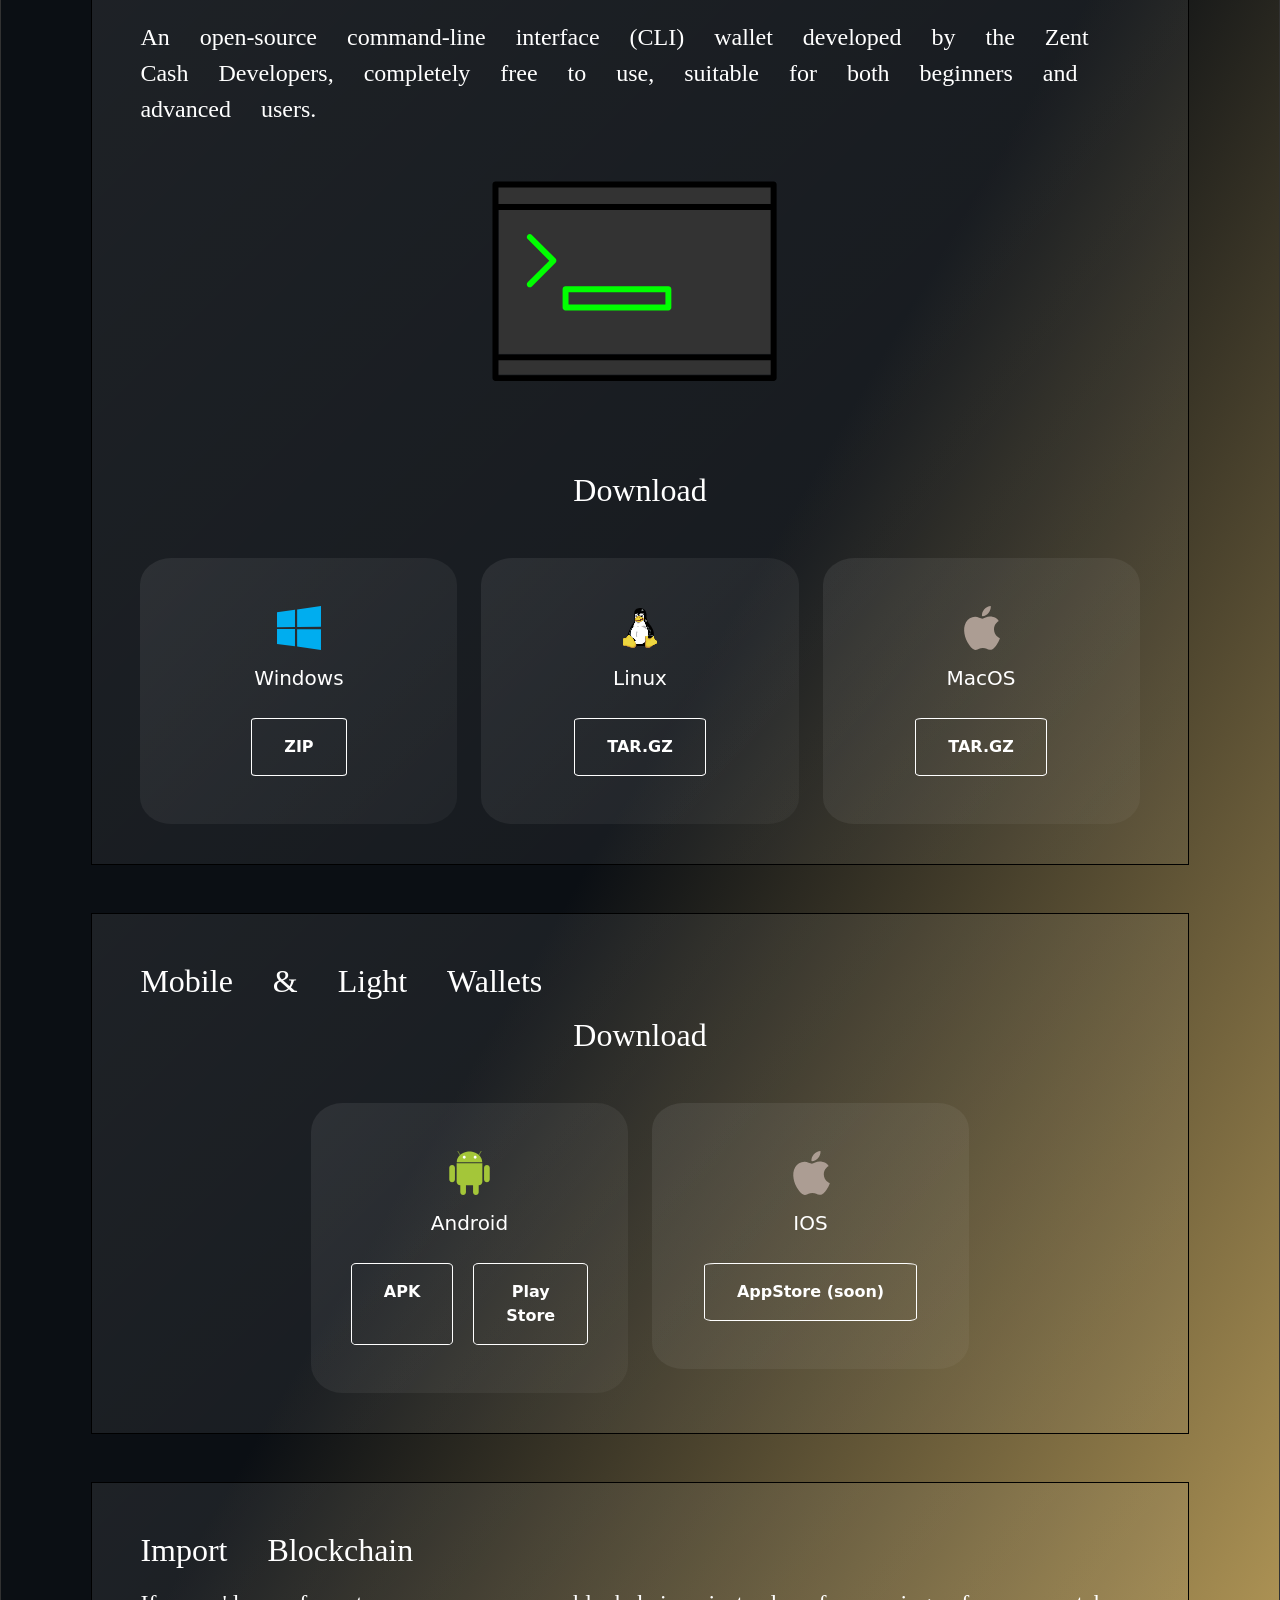
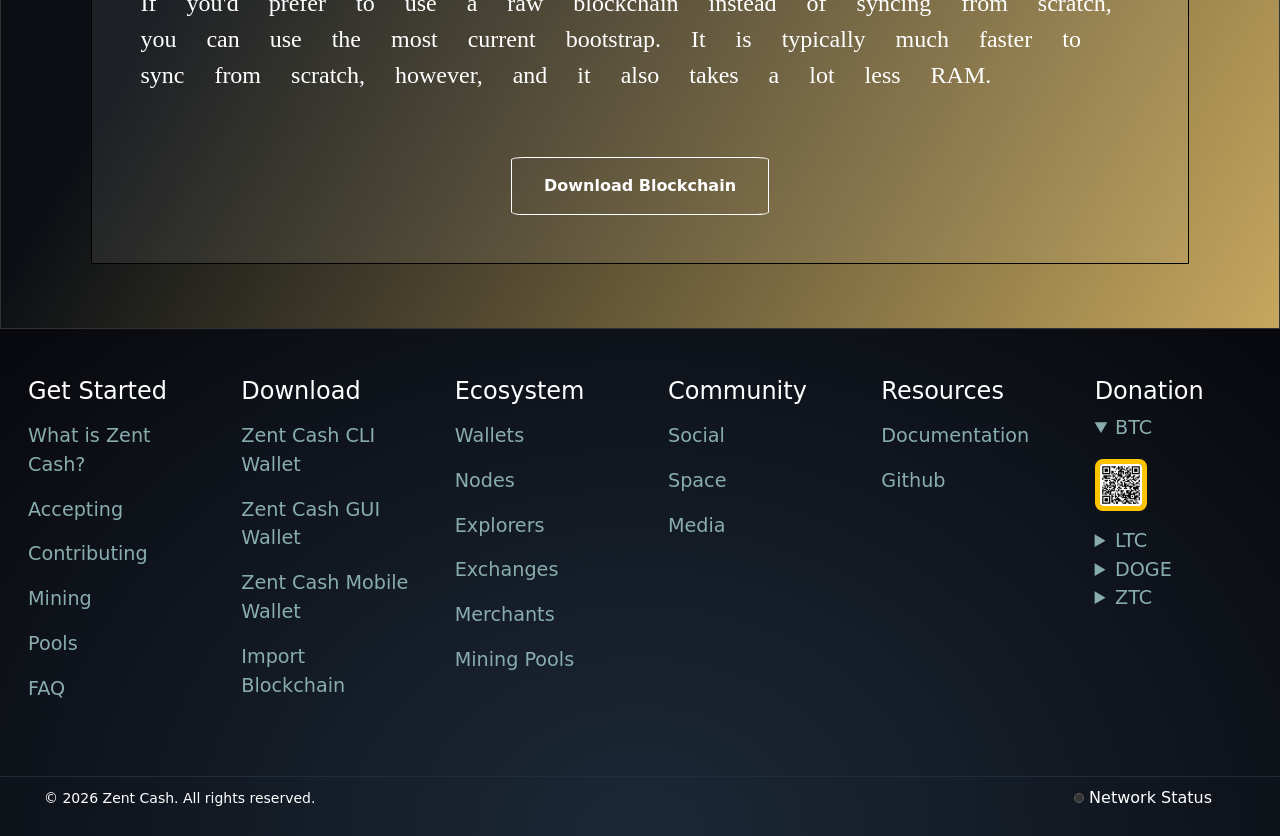
==== commit 7d83d542: "init" ====
--- a/download/index.html
+++ b/download/index.html
@@ -31,218 +31,215 @@
       <title>Download | Zent Cash | Global Decentralized Payment Network For The Gaming World</title>
     </head>
     <body>
-
-    <!-- Menu Classic Init-->
-    <nav class="navbar sticky-top navbar-expand-lg bg-body-tertiary" data-bs-theme="dark">
-      <div class="container-fluid">
-        <a class="navbar-brand" href="/"><img  alt="zentcash-logo" loading="lazy" src="/assets/img/icons/logo.webp" alt="Zent Cash" width="64" height="64"> Zent Cash</a>
-        <button class="navbar-toggler" type="button" data-bs-toggle="collapse" data-bs-target="#navbarNavDropdown" aria-controls="navbarNavDropdown" aria-expanded="false" aria-label="Toggle navigation">
-          <span class="navbar-toggler-icon"></span>
-        </button>
-        <div class="collapse navbar-collapse" id="navbarNavDropdown">
-          <ul class="navbar-nav">
-            <li class="nav-item dropdown">
-              <a class="nav-link dropdown-toggle" role="menu" data-bs-toggle="dropdown" aria-expanded="false">Get Started</a>
-              <ul class="dropdown-menu">
-                <li><a class="dropdown-item" href="/get-started/what-is-zentcash/">What is Zent Cash?</a></li>
-                <li><a class="dropdown-item" href="/get-started/accepting/">Accepting</a></li>
-                <li><a class="dropdown-item" href="/get-started/contributing/">Contributing</a></li>
-                <li><a class="dropdown-item" href="/get-started/mining/">Mining</a></li>
-
+        <!-- Menu Classic Init-->
+        <nav class="navbar sticky-top navbar-expand-lg bg-body-tertiary" data-bs-theme="dark">
+          <div class="container-fluid">
+            <a class="navbar-brand" href="/"><img  alt="zentcash-logo" loading="lazy" src="/assets/img/icons/logo.webp" alt="Zent Cash" width="64" height="64"> Zent Cash</a>
+            <button class="navbar-toggler" type="button" data-bs-toggle="collapse" data-bs-target="#navbarNavDropdown" aria-controls="navbarNavDropdown" aria-expanded="false" aria-label="Toggle navigation">
+              <span class="navbar-toggler-icon"></span>
+            </button>
+            <div class="collapse navbar-collapse" id="navbarNavDropdown">
+              <ul class="navbar-nav">
+                <li class="nav-item dropdown">
+                  <a class="nav-link dropdown-toggle" role="menu" data-bs-toggle="dropdown" aria-expanded="false">Get Started</a>
+                  <ul class="dropdown-menu">
+                    <li><a class="dropdown-item" href="/get-started/what-is-zentcash/">What is Zent Cash?</a></li>
+                    <li><a class="dropdown-item" href="/get-started/accepting/">Accepting</a></li>
+                    <li><a class="dropdown-item" href="/get-started/contributing/">Contributing</a></li>
+                    <li><a class="dropdown-item" href="/get-started/mining/">Mining</a></li>
+
+                  </ul>
+                </li>
+                <li class="nav-item">
+                  <a class="nav-link" href="/download">Download</a>
+                </li>
+                <li class="nav-item dropdown">
+                  <a class="nav-link dropdown-toggle" role="menu" data-bs-toggle="dropdown" aria-expanded="false">Community</a>
+                  <ul class="dropdown-menu">
+                    <li><a class="dropdown-item" href="/community/social/">Social</a></li>
+                    <li><a class="dropdown-item" href="/community/space/">Space</a></li>
+                    <li><a class="dropdown-item" href="/community/media/">Media</a></li>
+                  </ul>
+                </li>
+                <li class="nav-item dropdown">
+                  <a class="nav-link dropdown-toggle" role="menu" data-bs-toggle="dropdown" aria-expanded="false">Ecosystem</a>
+                  <ul class="dropdown-menu">
+                    <li><a class="dropdown-item" href="/ecosystem/wallets/">Wallets</a></li>
+                    <li><a class="dropdown-item" href="/ecosystem/nodes/">Nodes</a></li>                
+                    <li><a class="dropdown-item" href="/ecosystem/explorers/">Explorers</a></li>
+                    <li><a class="dropdown-item" href="/ecosystem/exchanges/">Exchanges</a></li>
+                    <li><a class="dropdown-item" href="/ecosystem/merchants/">Merchants</a></li>
+                    <li><a class="dropdown-item" href="/ecosystem/mining-pools/">Mining Pools</a></li>
+                  </ul>
+                </li>
+                <li class="nav-item dropdown">
+                  <a class="nav-link dropdown-toggle" role="menu" data-bs-toggle="dropdown" aria-expanded="false">Resources</a>
+                  <ul class="dropdown-menu">
+                    <li><a class="dropdown-item" target="_blank" href="https://docs.zent.cash/">Documentation</a></li>
+                    <li><a class="dropdown-item" target="_blank" href="https://github.com/ZentCashFoundation">Github</a></li>
+                  </ul>
+                </li>
               </ul>
-            </li>
-            <li class="nav-item">
-              <a class="nav-link" href="/download">Download</a>
-            </li>
-            <li class="nav-item dropdown">
-              <a class="nav-link dropdown-toggle" role="menu" data-bs-toggle="dropdown" aria-expanded="false">Community</a>
-              <ul class="dropdown-menu">
-                <li><a class="dropdown-item" href="/community/social/">Social</a></li>
-                <li><a class="dropdown-item" href="/community/space/">Space</a></li>
-                <li><a class="dropdown-item" href="/community/media/">Media</a></li>
-              </ul>
-            </li>
-            <li class="nav-item dropdown">
-              <a class="nav-link dropdown-toggle" role="menu" data-bs-toggle="dropdown" aria-expanded="false">Ecosystem</a>
-              <ul class="dropdown-menu">
-                <li><a class="dropdown-item" href="/ecosystem/wallets/">Wallets</a></li>
-                <li><a class="dropdown-item" href="/ecosystem/nodes/">Nodes</a></li>                
-                <li><a class="dropdown-item" href="/ecosystem/explorers/">Explorers</a></li>
-                <li><a class="dropdown-item" href="/ecosystem/exchanges/">Exchanges</a></li>
-                <li><a class="dropdown-item" href="/ecosystem/merchants/">Merchants</a></li>
-                <li><a class="dropdown-item" href="/ecosystem/mining-pools/">Mining Pools</a></li>
-              </ul>
-            </li>
-            <li class="nav-item dropdown">
-              <a class="nav-link dropdown-toggle" role="menu" data-bs-toggle="dropdown" aria-expanded="false">Resources</a>
-              <ul class="dropdown-menu">
-                <li><a class="dropdown-item" target="_blank" href="https://docs.zent.cash/">Documentation</a></li>
-                <li><a class="dropdown-item" target="_blank" href="https://github.com/ZentCashFoundation">Github</a></li>
-              </ul>
-            </li>
-          </ul>
-        </div>
-      </div>
-    </nav>
-    <!-- Menu Classic End-->
-
-      <section class="zentcash-downloads">
-          
-          <h1 class="zentcash-downloads-title">Downloads</h1>
-          
-          <div class="zentcash-downloads-main-menu">
-                <div class="col-12 col-sm-12 col-md-12 col-lg-3"><a class="zentcash-downloads-main-item" href="#zentcash-gui-wallet">Zent Cash GUI Wallet</a></div>
-                <div class="col-12 col-sm-12 col-md-12 col-lg-3"><a class="zentcash-downloads-main-item" href="#zentcash-cli-wallet">Zent Cash CLI Wallet</a></div>
-                <div class="col-12 col-sm-12 col-md-12 col-lg-3"><a class="zentcash-downloads-main-item" href="#mobile-and-light-wallet">Mobile &amp; Light Wallets</a></div>
-                <div class="col-12 col-sm-12 col-md-12 col-lg-3"><a class="zentcash-downloads-main-item" href="#import-blockchain">Import Blockchain</a></div>            
+            </div>
           </div>
-          
-          <div class="row">
-            <div id="zentcash-gui-wallet">
-              <div class="col-12">
-                  <h4>Zent Cash GUI Wallet</h4>
-                  <p>An open-source graphical user interface (GUI) wallet developed by the Zent Cash Developers, completely free to use, suitable for both beginners and advanced users.</p>
-                  <div class="zentcash-wallet-photo">
-                    <img src="/assets/img/system/gui.svg">
-                  </div>
-                
-                  <h4 class="text-center">Download</h4>
-                  <div class="row downloads">
-                    <div class="col-12 col-sm-12 col-md-12 col-lg-4">
-                      <div class="zentcash-target-wallet-align">
-                        <div class="zentcash-target-wallet">
-                          <img src="/assets/img/system/windows.svg">
-                          <h5>Windows</h5>
-                          <div class="bottom-wallet-align">
-                            <a class="bottom-wallet" target="_blank" href="https://github.com/ZentCashFoundation/zentcash-wallet/releases/download/v3.5.0/Zent.Cash.Wallet.Setup.3.5.0.exe">EXE</a>
-                          </div>
-                        </div>
-                      </div>  
-                    </div>
-                    <div class="col-12 col-sm-12 col-md-12 col-lg-4">
-                      <div class="zentcash-target-wallet-align">
-                        <div class="zentcash-target-wallet">                      
-                          <img src="/assets/img/system/linux.svg">
-                          <h5>Linux</h5>
-                          <div class="bottom-wallet-align">
-                            <a class="bottom-wallet" target="_blank" href="https://github.com/ZentCashFoundation/zentcash-wallet/releases/download/v3.5.0/Zent.Cash.Wallet-3.5.0.AppImage">APPIMAGE</a>
-                          </div>
-                        </div>
-                      </div>  
-                    </div>
-                    <div class="col-12 col-sm-12 col-md-12 col-lg-4">
-                      <div class="zentcash-target-wallet-align">
-                        <div class="zentcash-target-wallet">
-                          <img src="/assets/img/system/apple.svg">
-                          <h5>MacOS</h5>
-                          <div class="bottom-wallet-align">
-                            <a class="bottom-wallet" target="_blank" href="https://github.com/ZentCashFoundation/zentcash-wallet/releases/download/v3.5.0/Zent.Cash.Wallet-3.5.0.dmg">DMG</a>
-                          </div>
-                        </div>
-                      </div>  
+        </nav>
+        <!-- Menu Classic End-->
+
+        <section class="zentcash-downloads">     
+            <h1 class="zentcash-downloads-title">Downloads</h1>
+
+            <div class="zentcash-downloads-main-menu">
+                  <div class="col-12 col-sm-12 col-md-12 col-lg-3"><a class="zentcash-downloads-main-item" href="#zentcash-gui-wallet">Zent Cash GUI Wallet</a></div>
+                  <div class="col-12 col-sm-12 col-md-12 col-lg-3"><a class="zentcash-downloads-main-item" href="#zentcash-cli-wallet">Zent Cash CLI Wallet</a></div>
+                  <div class="col-12 col-sm-12 col-md-12 col-lg-3"><a class="zentcash-downloads-main-item" href="#zentcash-mobile-and-light-wallet">Mobile &amp; Light Wallets</a></div>
+                  <div class="col-12 col-sm-12 col-md-12 col-lg-3"><a class="zentcash-downloads-main-item" href="#zentcash-import-blockchain">Import Blockchain</a></div>            
+            </div>
+            
+            <div class="row">
+              <div id="zentcash-gui-wallet">
+                <div class="col-12">
+                    <h4 class="zentcash-gui-wallet-title">Zent Cash GUI Wallet</h4>
+                    <p>An open-source graphical user interface (GUI) wallet developed by the Zent Cash Developers, completely free to use, suitable for both beginners and advanced users.</p>
+                    <div class="zentcash-wallet-photo">
+                      <img src="/assets/img/system/gui.svg">
+                    </div>
+                  
+                    <h4 class="zentcash-downloads-subtitle text-center">Download</h4>
+                    <div class="row downloads">
+                      <div class="col-12 col-sm-12 col-md-12 col-lg-4">
+                        <div class="zentcash-target-wallet-align">
+                          <div class="zentcash-target-wallet">
+                            <img src="/assets/img/system/windows.svg">
+                            <h5>Windows</h5>
+                            <div class="bottom-wallet-align">
+                              <a class="bottom-wallet" target="_blank" href="https://github.com/ZentCashFoundation/zentcash-wallet/releases/download/v3.5.0/Zent.Cash.Wallet.Setup.3.5.0.exe">EXE</a>
+                            </div>
+                          </div>
+                        </div>  
+                      </div>
+                      <div class="col-12 col-sm-12 col-md-12 col-lg-4">
+                        <div class="zentcash-target-wallet-align">
+                          <div class="zentcash-target-wallet">                      
+                            <img src="/assets/img/system/linux.svg">
+                            <h5>Linux</h5>
+                            <div class="bottom-wallet-align">
+                              <a class="bottom-wallet" target="_blank" href="https://github.com/ZentCashFoundation/zentcash-wallet/releases/download/v3.5.0/Zent.Cash.Wallet-3.5.0.AppImage">APPIMAGE</a>
+                            </div>
+                          </div>
+                        </div>  
+                      </div>
+                      <div class="col-12 col-sm-12 col-md-12 col-lg-4">
+                        <div class="zentcash-target-wallet-align">
+                          <div class="zentcash-target-wallet">
+                            <img src="/assets/img/system/apple.svg">
+                            <h5>MacOS</h5>
+                            <div class="bottom-wallet-align">
+                              <a class="bottom-wallet" target="_blank" href="https://github.com/ZentCashFoundation/zentcash-wallet/releases/download/v3.5.0/Zent.Cash.Wallet-3.5.0.dmg">DMG</a>
+                            </div>
+                          </div>
+                        </div>  
+                      </div>
                     </div>
                   </div>
                 </div>
-              </div>
-          </div>
-
-          <div class="row">
-            <div id="zentcash-cli-wallet">
-              <div class="col-12">
-                  <h4>Zent Cash CLI Wallet</h4>
-                  <p>An open-source command-line interface (CLI) wallet developed by the Zent Cash Developers, completely free to use, suitable for both beginners and advanced users.</p>
-                  <div class="zentcash-wallet-photo">
-                    <img src="/assets/img/system/cli.svg">
-                  </div>
-                
-                  <h4 class="text-center">Download</h4>
-                  <div class="row downloads">
-                    <div class="col-12 col-sm-12 col-md-12 col-lg-4">
-                      <div class="zentcash-target-wallet-align">
-                        <div class="zentcash-target-wallet">
-                          <img src="/assets/img/system/windows.svg">
-                          <h5>Windows</h5>
-                          <div class="bottom-wallet-align">
-                            <a class="bottom-wallet" target="_blank" href="https://github.com/ZentCashFoundation/Zent/releases/download/v1.28.4.2025/ZentCash-v1.28.4.2025-windows.zip">ZIP</a>
-                          </div>
-                        </div>
-                      </div>  
-                    </div>
-                    <div class="col-12 col-sm-12 col-md-12 col-lg-4">
-                      <div class="zentcash-target-wallet-align">
-                        <div class="zentcash-target-wallet">                      
-                          <img src="/assets/img/system/linux.svg">
-                          <h5>Linux</h5>
-                          <div class="bottom-wallet-align">
-                            <a class="bottom-wallet" target="_blank" href="https://github.com/ZentCashFoundation/Zent/releases/download/v1.28.4.2025/ZentCash-v1.28.4.2025-linux.tar.gz">TAR.GZ</a>
-                          </div>
-                        </div>
-                      </div>  
-                    </div>
-                    <div class="col-12 col-sm-12 col-md-12 col-lg-4">
-                      <div class="zentcash-target-wallet-align">
-                        <div class="zentcash-target-wallet">
-                          <img src="/assets/img/system/apple.svg">
-                          <h5>MacOS</h5>
-                          <div class="bottom-wallet-align">
-                            <a class="bottom-wallet" target="_blank" href="https://github.com/ZentCashFoundation/Zent/releases/download/v1.28.4.2025/ZentCash-v1.28.4.2025-osx.tar.gz">TAR.GZ</a>
-                          </div>
-                        </div>
-                      </div>  
+            </div>
+
+            <div class="row">
+              <div id="zentcash-cli-wallet">
+                <div class="col-12">
+                    <h4 class="zentcash-cli-wallet-title">Zent Cash CLI Wallet</h4>
+                    <p>An open-source command-line interface (CLI) wallet developed by the Zent Cash Developers, completely free to use, suitable for both beginners and advanced users.</p>
+                    <div class="zentcash-wallet-photo">
+                      <img src="/assets/img/system/cli.svg">
+                    </div>
+                  
+                    <h4 class="zentcash-downloads-subtitle text-center">Download</h4>
+                    <div class="row downloads">
+                      <div class="col-12 col-sm-12 col-md-12 col-lg-4">
+                        <div class="zentcash-target-wallet-align">
+                          <div class="zentcash-target-wallet">
+                            <img src="/assets/img/system/windows.svg">
+                            <h5>Windows</h5>
+                            <div class="bottom-wallet-align">
+                              <a class="bottom-wallet" target="_blank" href="https://github.com/ZentCashFoundation/Zent/releases/download/v1.28.4.2025/ZentCash-v1.28.4.2025-windows.zip">ZIP</a>
+                            </div>
+                          </div>
+                        </div>  
+                      </div>
+                      <div class="col-12 col-sm-12 col-md-12 col-lg-4">
+                        <div class="zentcash-target-wallet-align">
+                          <div class="zentcash-target-wallet">                      
+                            <img src="/assets/img/system/linux.svg">
+                            <h5>Linux</h5>
+                            <div class="bottom-wallet-align">
+                              <a class="bottom-wallet" target="_blank" href="https://github.com/ZentCashFoundation/Zent/releases/download/v1.28.4.2025/ZentCash-v1.28.4.2025-linux.tar.gz">TAR.GZ</a>
+                            </div>
+                          </div>
+                        </div>  
+                      </div>
+                      <div class="col-12 col-sm-12 col-md-12 col-lg-4">
+                        <div class="zentcash-target-wallet-align">
+                          <div class="zentcash-target-wallet">
+                            <img src="/assets/img/system/apple.svg">
+                            <h5>MacOS</h5>
+                            <div class="bottom-wallet-align">
+                              <a class="bottom-wallet" target="_blank" href="https://github.com/ZentCashFoundation/Zent/releases/download/v1.28.4.2025/ZentCash-v1.28.4.2025-osx.tar.gz">TAR.GZ</a>
+                            </div>
+                          </div>
+                        </div>  
+                      </div>
                     </div>
                   </div>
                 </div>
-              </div>
-          </div>
-
-          <div class="row">
-            <div id="mobile-and-light-wallet">
-              <div class="col-12">
-                  <h4>Mobile &amp; Light Wallets</h4>
-                
-                  <h4 class="text-center">Download</h4>
-                  <div class="row downloads">
-                    <div class="col-12 col-sm-12 col-md-12 col-lg-4">
-                      <div class="zentcash-target-wallet-align">
-                        <div class="zentcash-target-wallet">
-                          <img src="/assets/img/system/android.svg">
-                          <h5>Android</h5>
-                          <div class="bottom-wallet-align">
-                            <a class="bottom-wallet" target="_blank" href="https://github.com/ZentCashFoundation/zentcash-mobile-wallet/releases/download/v1.2.3/zentcash-wallet.apk">APK</a>
-                            <a class="bottom-wallet" target="_blank" href="https://play.google.com/store/apps/details?id=com.zentcash.wallet">Play Store</a>
-                          </div>
-                        </div>
-                      </div>  
-                    </div>
-                    <div class="col-12 col-sm-12 col-md-12 col-lg-4">
-                      <div class="zentcash-target-wallet-align">
-                        <div class="zentcash-target-wallet">                      
-                          <img src="/assets/img/system/apple.svg">
-                          <h5>IOS</h5>
-                          <div class="bottom-wallet-align">
-                            <a class="bottom-wallet" target="_blank">AppStore (soon)</a>
-                          </div>
-                        </div>
-                      </div>  
+            </div>
+
+            <div class="row">
+              <div id="zentcash-mobile-and-light-wallet">
+                <div class="col-12">
+                    <h4 class="zentcash-mobile-and-light-wallet-title">Mobile &amp; Light Wallets</h4>
+                  
+                    <h4 class="zentcash-downloads-subtitle text-center">Download</h4>
+                    <div class="row downloads">
+                      <div class="col-12 col-sm-12 col-md-12 col-lg-4">
+                        <div class="zentcash-target-wallet-align">
+                          <div class="zentcash-target-wallet">
+                            <img src="/assets/img/system/android.svg">
+                            <h5>Android</h5>
+                            <div class="bottom-wallet-align">
+                              <a class="bottom-wallet" target="_blank" href="https://github.com/ZentCashFoundation/zentcash-mobile-wallet/releases/download/v1.2.3/zentcash-wallet.apk">APK</a>
+                              <a class="bottom-wallet" target="_blank" href="https://play.google.com/store/apps/details?id=com.zentcash.wallet">Play Store</a>
+                            </div>
+                          </div>
+                        </div>  
+                      </div>
+                      <div class="col-12 col-sm-12 col-md-12 col-lg-4">
+                        <div class="zentcash-target-wallet-align">
+                          <div class="zentcash-target-wallet">                      
+                            <img src="/assets/img/system/apple.svg">
+                            <h5>IOS</h5>
+                            <div class="bottom-wallet-align">
+                              <a class="bottom-wallet" target="_blank">AppStore (soon)</a>
+                            </div>
+                          </div>
+                        </div>  
+                      </div>
                     </div>
                   </div>
                 </div>
-              </div>
-          </div>
-
-          <div class="row">
-            <div id="import-blockchain">
-              <div class="col-12">
-                  <h4>Import Blockchain</h4>
-                  <p>If you'd prefer to use a raw blockchain instead of syncing from scratch, you can use the most current bootstrap. It is typically much faster to sync from scratch, however, and it also takes a lot less RAM.</p>
-                        <div class="target-import-blockchain">
-                            <a class="bottom-wallet" href="#">Download Blockchain</a>                        
-                        </div>        
+            </div>
+
+            <div class="row">
+              <div id="zentcash-import-blockchain">
+                <div class="col-12">
+                    <h4 class="zentcash-import-blockchain-title">Import Blockchain</h4>
+                    <p>If you'd prefer to use a raw blockchain instead of syncing from scratch, you can use the most current bootstrap. It is typically much faster to sync from scratch, however, and it also takes a lot less RAM.</p>
+                          <div class="zentcash-target-import-blockchain">
+                              <a class="bottom-wallet" target="_blank" href="#">Download Blockchain</a>                        
+                          </div>        
+                  </div>
                 </div>
-              </div>
-          </div>
- 
-      </section>
+            </div>
+        </section>
 
         <footer class="footer">
           <div class="footer-menus">
--- a/assets/css/downloads.css
+++ b/assets/css/downloads.css
@@ -8,6 +8,12 @@
         padding-left: 8%;
         padding-right: 8%;
 }
+
+.zentcash-downloads-subtitle{
+    font-family: emoji;
+    font-size: 2rem;
+}
+
 .zentcash-downloads-title{
         display: flex;
         justify-content: center;
@@ -51,7 +57,7 @@
 .zentcash-downloads-main-item:hover{
     display: flex;
     background: #ffd000;
-    color: #FFFFFF;
+    color: #1d1001;
     padding-left: 1rem;
     padding-right: 1rem;
     padding-top: 1rem;
@@ -78,7 +84,52 @@
     border: 1px solid #000000;
 }
 
-#mobile-and-light-wallet{
+.zentcash-gui-wallet-title{
+    font-family: emoji;
+    font-size: 2rem;
+    margin-bottom: 1rem;
+}
+
+#zentcash-gui-wallet p {
+    font-family: emoji;
+    font-size: 1.5rem;
+}
+
+.zentcash-cli-wallet-title{
+    font-family: emoji;
+    font-size: 2rem;
+    margin-bottom: 1rem;
+}
+
+#zentcash-cli-wallet p {
+    font-family: emoji;
+    font-size: 1.5rem;
+}
+
+.zentcash-mobile-and-light-wallet-title{
+    font-family: emoji;
+    font-size: 2rem;
+    margin-bottom: 1rem;
+}
+
+#zentcash-mobile-and-light-wallet p {
+    font-family: emoji;
+    font-size: 1.5rem;
+}
+
+.zentcash-import-blockchain-title{
+    font-family: emoji;
+    font-size: 2rem;
+    margin-bottom: 1rem;
+}
+
+#zentcash-import-blockchain p {
+    font-family: emoji;
+    font-size: 1.5rem;
+}
+
+
+#zentcash-mobile-and-light-wallet{
     margin-top: 3rem;
     padding-top: 3rem;
     padding-right: 3rem;
@@ -87,7 +138,7 @@
     border: 1px solid #000000; 
 }
 
-#import-blockchain{
+#zentcash-import-blockchain{
     margin-top: 3rem;
     padding-top: 3rem;
     padding-right: 3rem;
@@ -126,9 +177,10 @@
 .zentcash-target-wallet img{
         width: 20%;
         max-width: 100%;
-}
-
-.target-import-blockchain{
+        padding-bottom: 1rem;
+}
+
+.zentcash-target-import-blockchain{
     display: flex;
     justify-items: center;
     padding: 3rem;
@@ -163,8 +215,8 @@
 }
 .bottom-wallet:hover{
     display: flex;
-    background: #410256;
-    color: #FFFFFF;
+    background: #ffd257;
+    color: #1d1001;
     padding-left: 2rem;
     padding-right: 2rem;
     padding-top: 1rem;
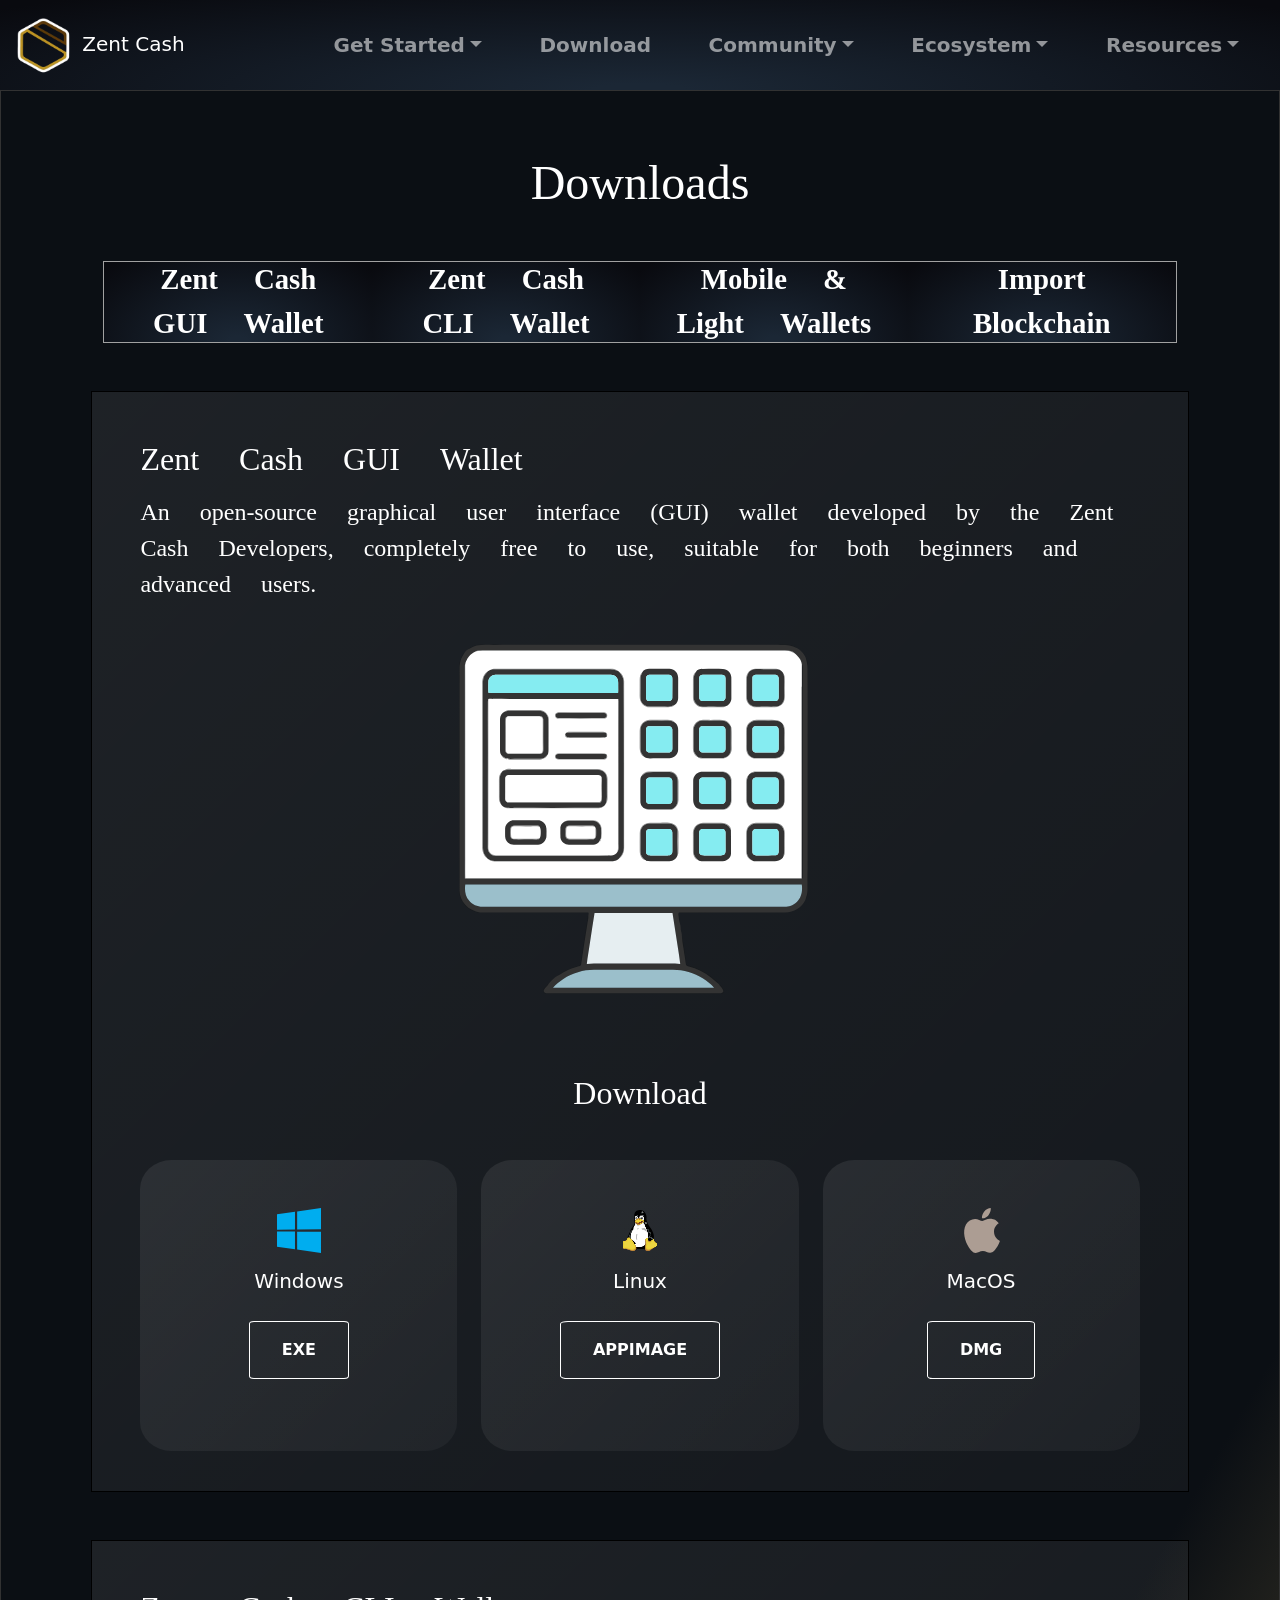
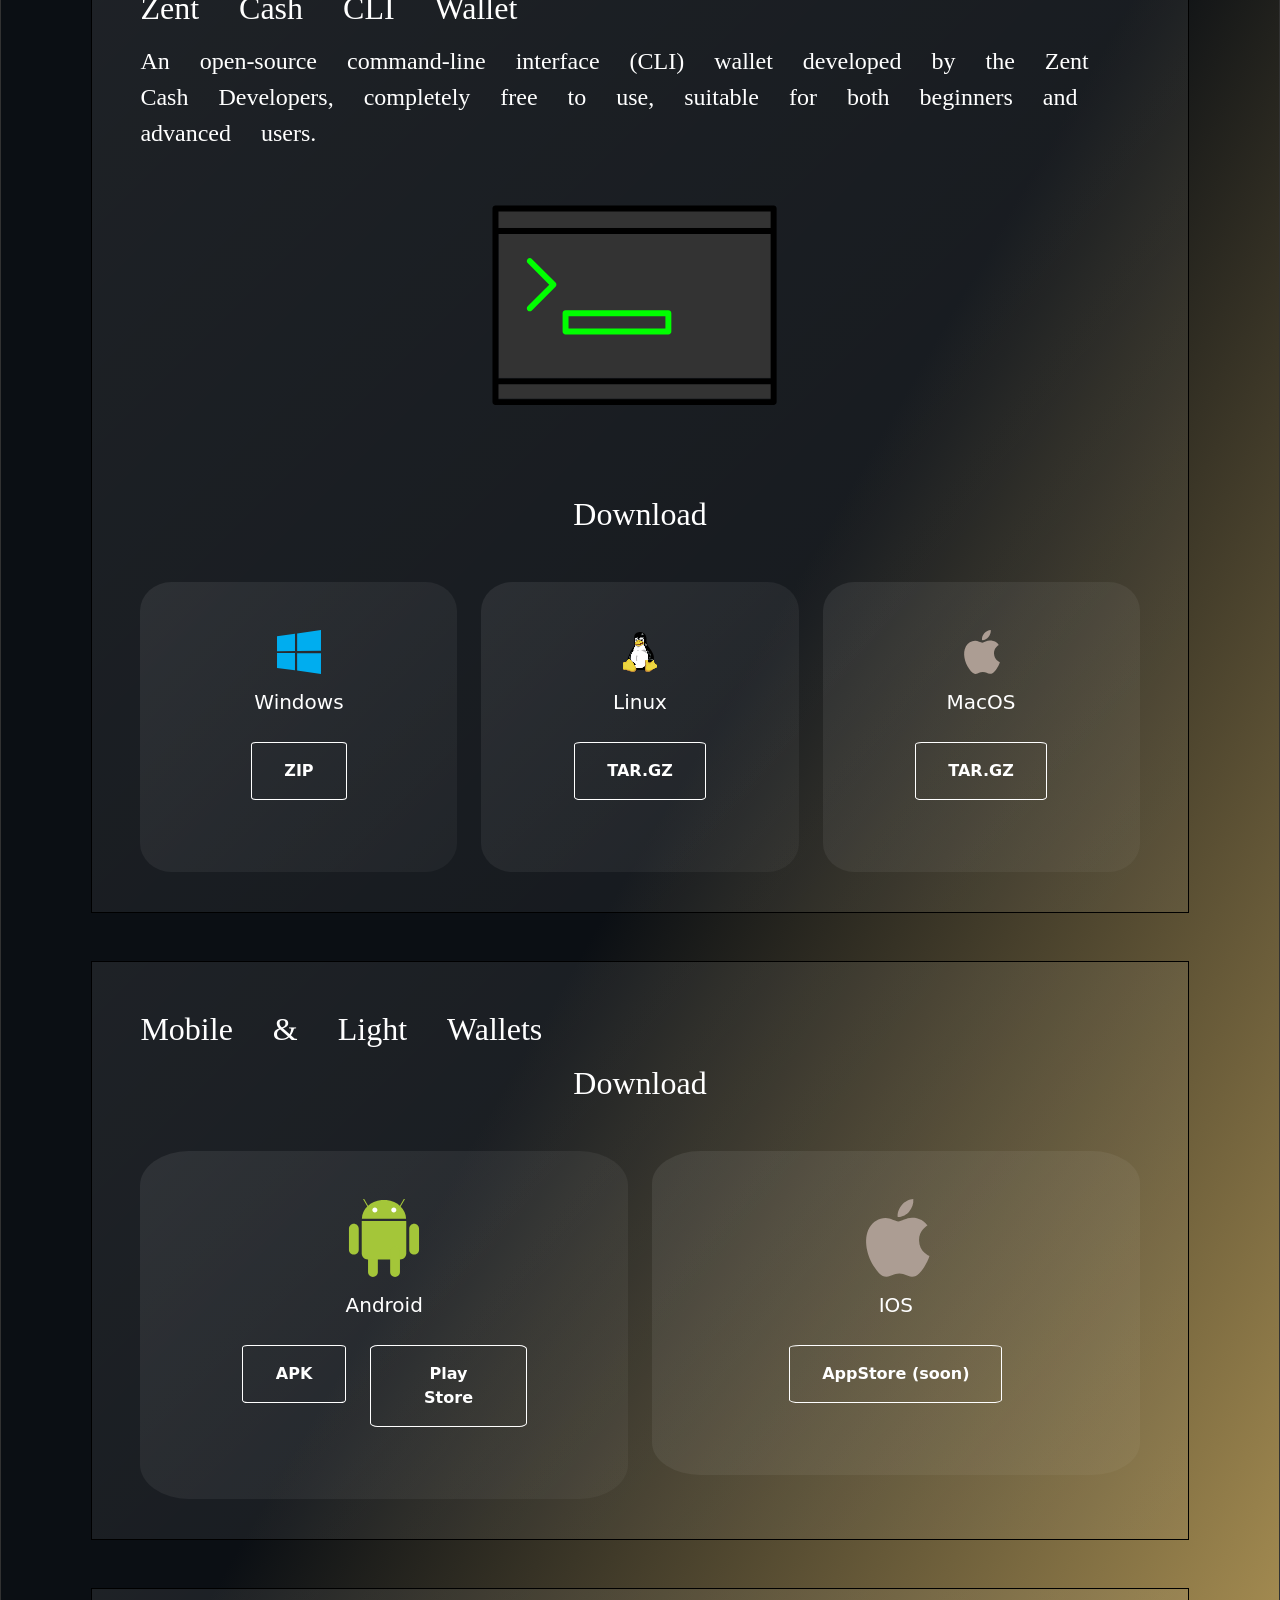
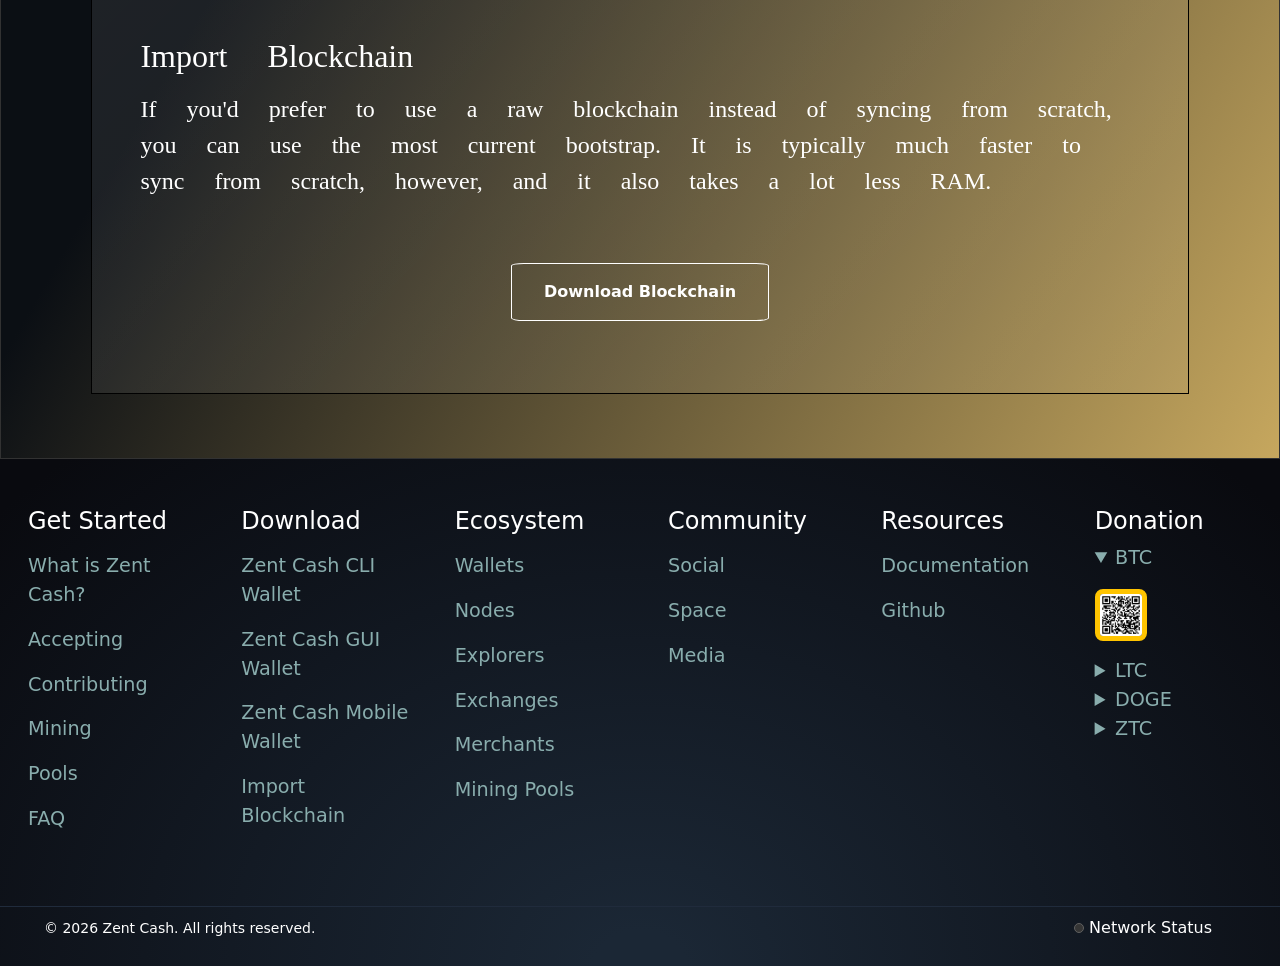
==== commit 188f942c: "init" ====
--- a/download/index.html
+++ b/download/index.html
@@ -200,19 +200,25 @@
                   
                     <h4 class="zentcash-downloads-subtitle text-center">Download</h4>
                     <div class="row downloads">
-                      <div class="col-12 col-sm-12 col-md-12 col-lg-4">
+                      <div class="col-12 col-sm-12 col-md-12 col-lg-6">
                         <div class="zentcash-target-wallet-align">
                           <div class="zentcash-target-wallet">
                             <img src="/assets/img/system/android.svg">
                             <h5>Android</h5>
                             <div class="bottom-wallet-align">
-                              <a class="bottom-wallet" target="_blank" href="https://github.com/ZentCashFoundation/zentcash-mobile-wallet/releases/download/v1.2.3/zentcash-wallet.apk">APK</a>
-                              <a class="bottom-wallet" target="_blank" href="https://play.google.com/store/apps/details?id=com.zentcash.wallet">Play Store</a>
-                            </div>
-                          </div>
-                        </div>  
-                      </div>
-                      <div class="col-12 col-sm-12 col-md-12 col-lg-4">
+                              <div class="row">
+                                <div class="col-12 col-sm-12 col-md-12 col-lg-5 ">
+                                  <a class="bottom-wallet" target="_blank" href="https://github.com/ZentCashFoundation/zentcash-mobile-wallet/releases/download/v1.2.3/zentcash-wallet.apk">APK</a>
+                                </div>
+                                <div class="col-12 col-sm-12 col-md-12 col-lg-7">  
+                                  <a class="bottom-wallet" target="_blank" href="https://play.google.com/store/apps/details?id=com.zentcash.wallet">Play Store</a>
+                                </div>  
+                              </div>    
+                            </div>
+                          </div>
+                        </div>  
+                      </div>
+                      <div class="col-12 col-sm-12 col-md-12 col-lg-6">
                         <div class="zentcash-target-wallet-align">
                           <div class="zentcash-target-wallet">                      
                             <img src="/assets/img/system/apple.svg">
--- a/assets/css/downloads.css
+++ b/assets/css/downloads.css
@@ -38,6 +38,7 @@
     font-size: 1.8rem;
     height: 5rem;
     align-items: center;
+    text-align: center;
 }
 
 .zentcash-downloads-main-item{
@@ -212,6 +213,8 @@
     font-weight: bold;
     border: 1px solid;
     border-radius: 5%;
+    justify-content: center;
+    margin-bottom: 1.5rem;
 }
 .bottom-wallet:hover{
     display: flex;
